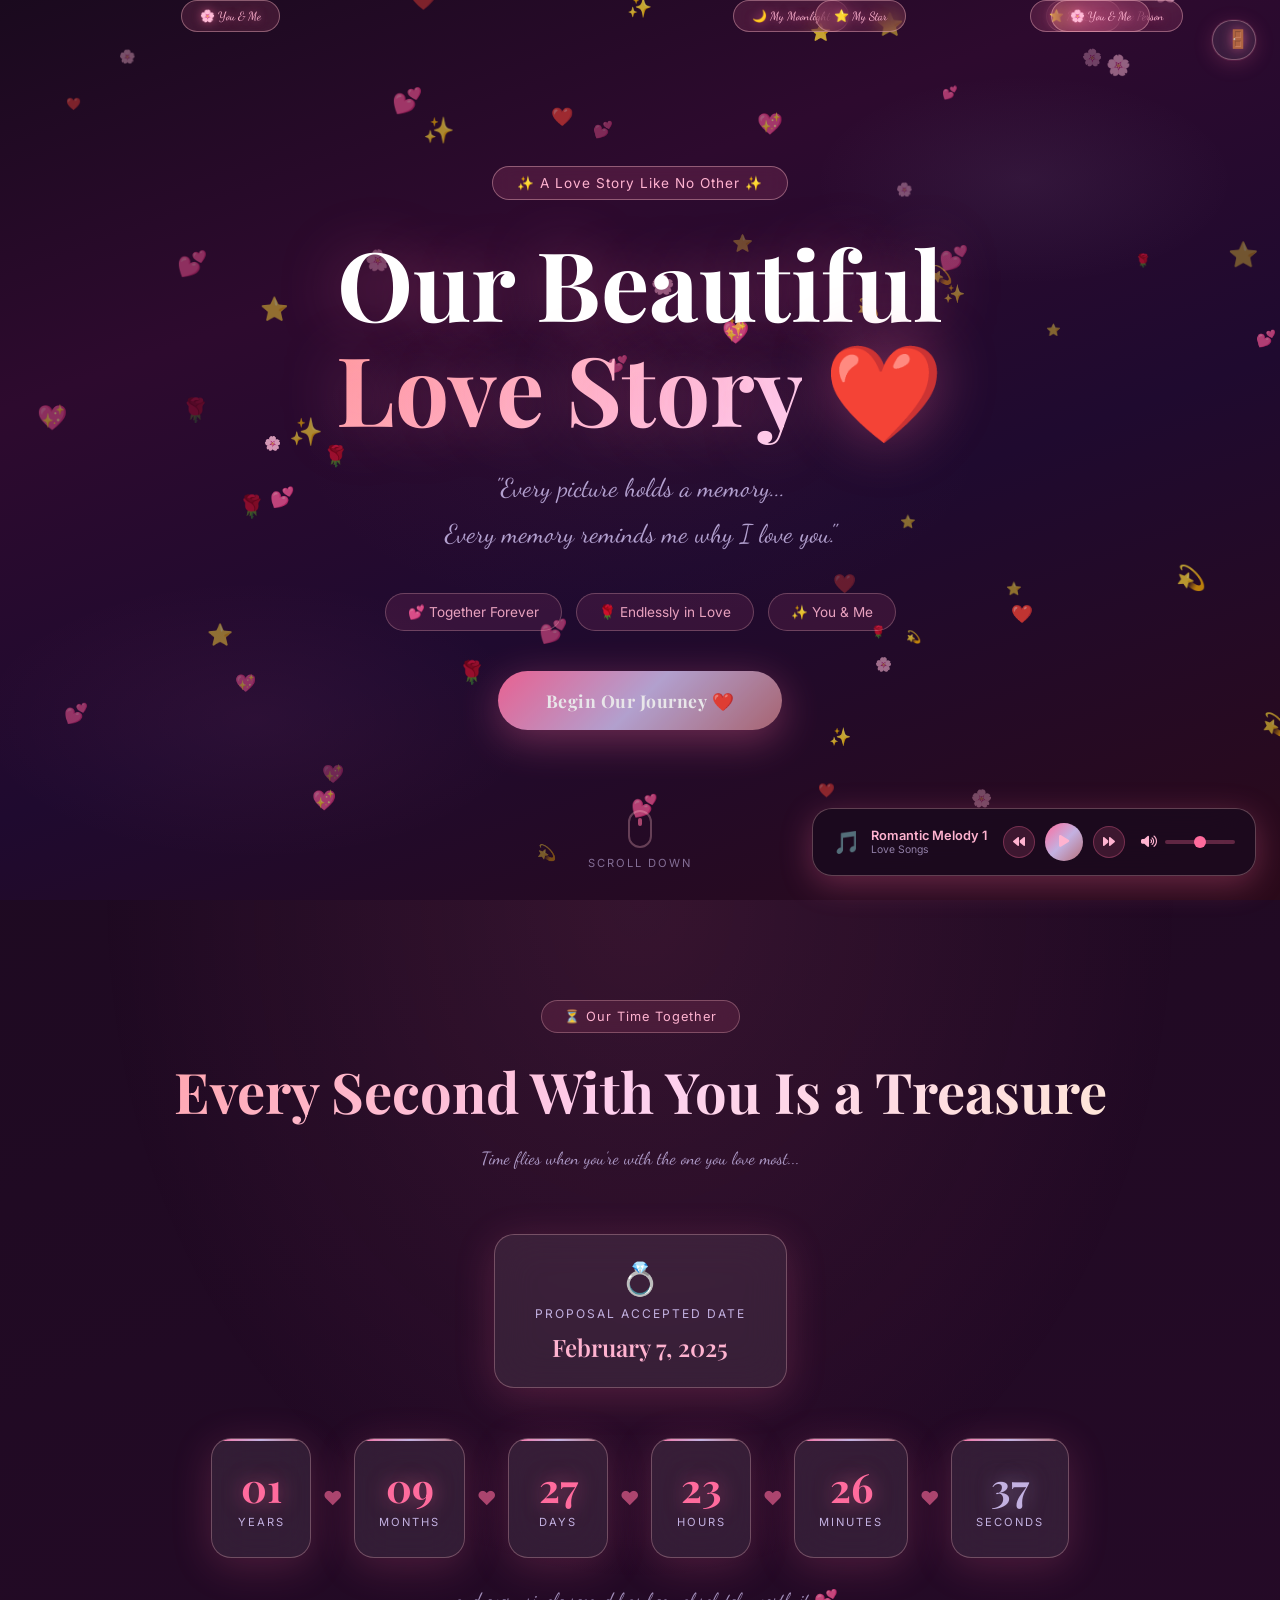
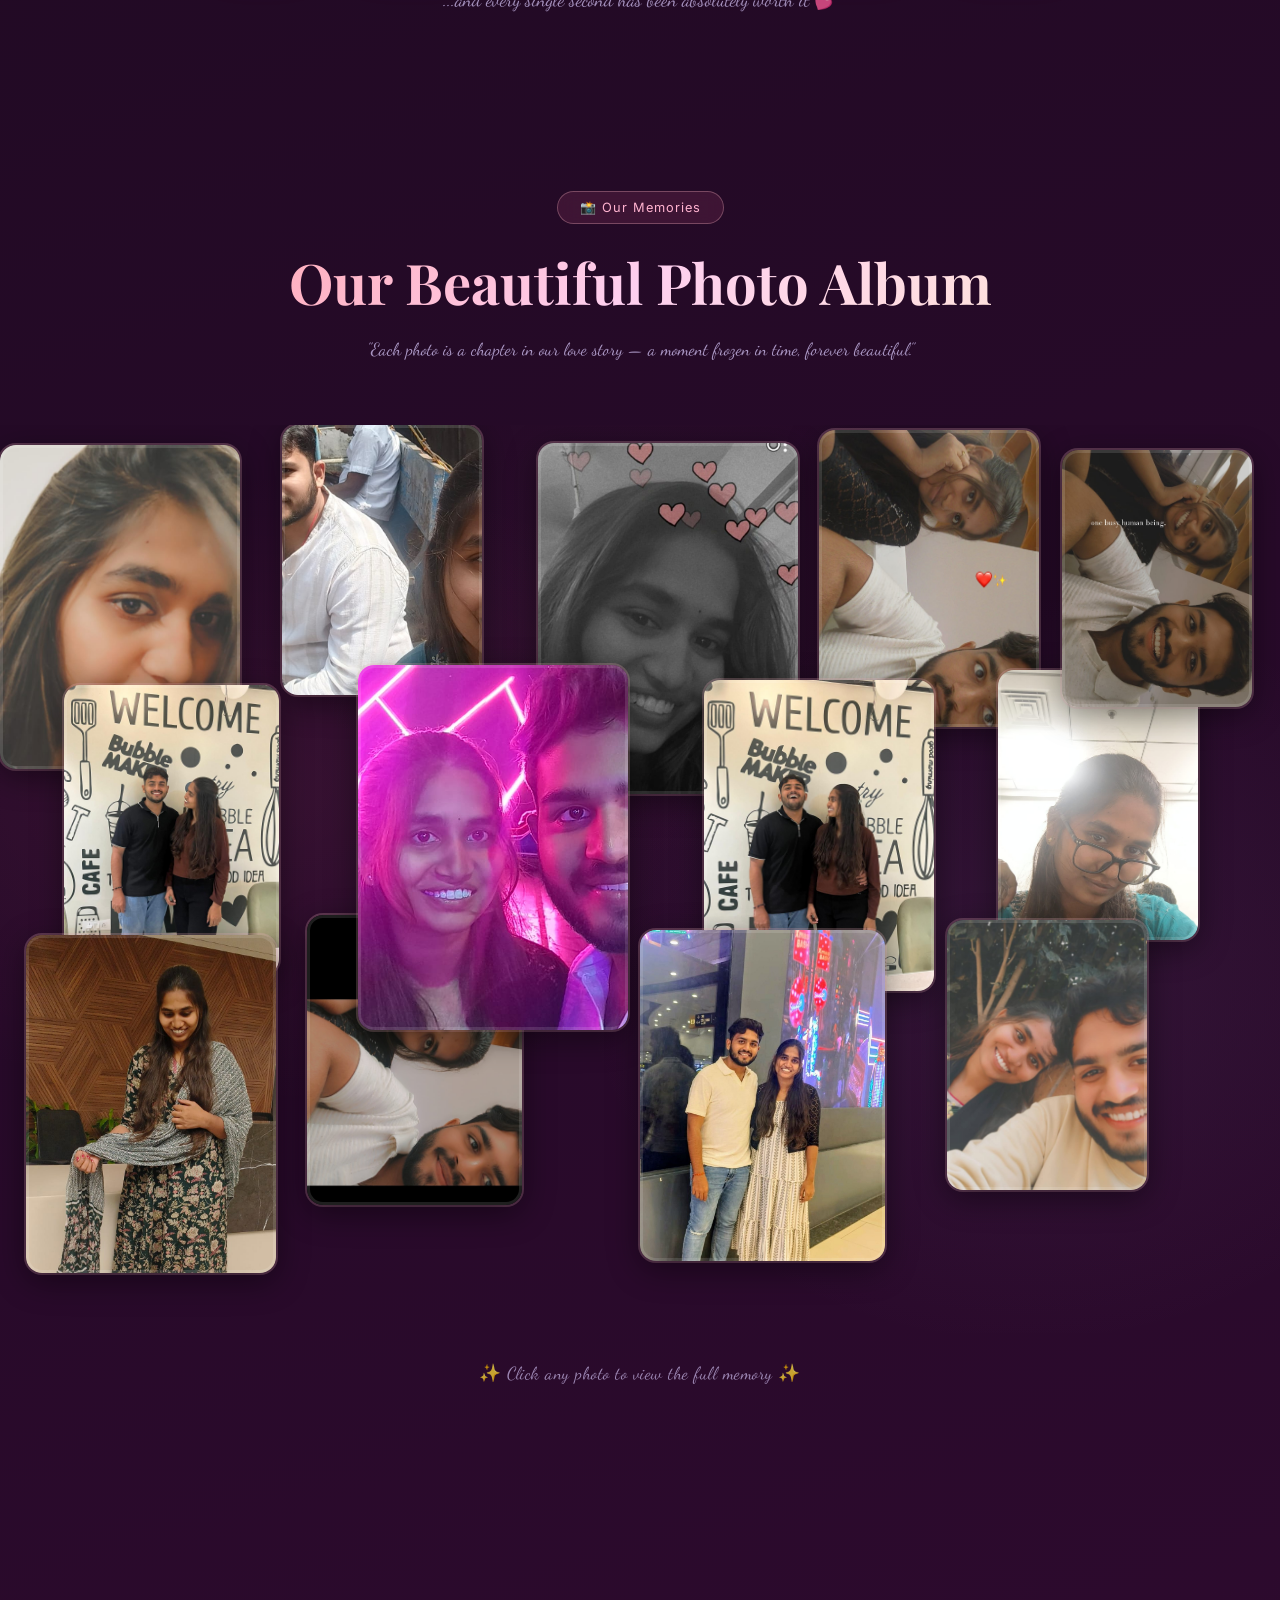
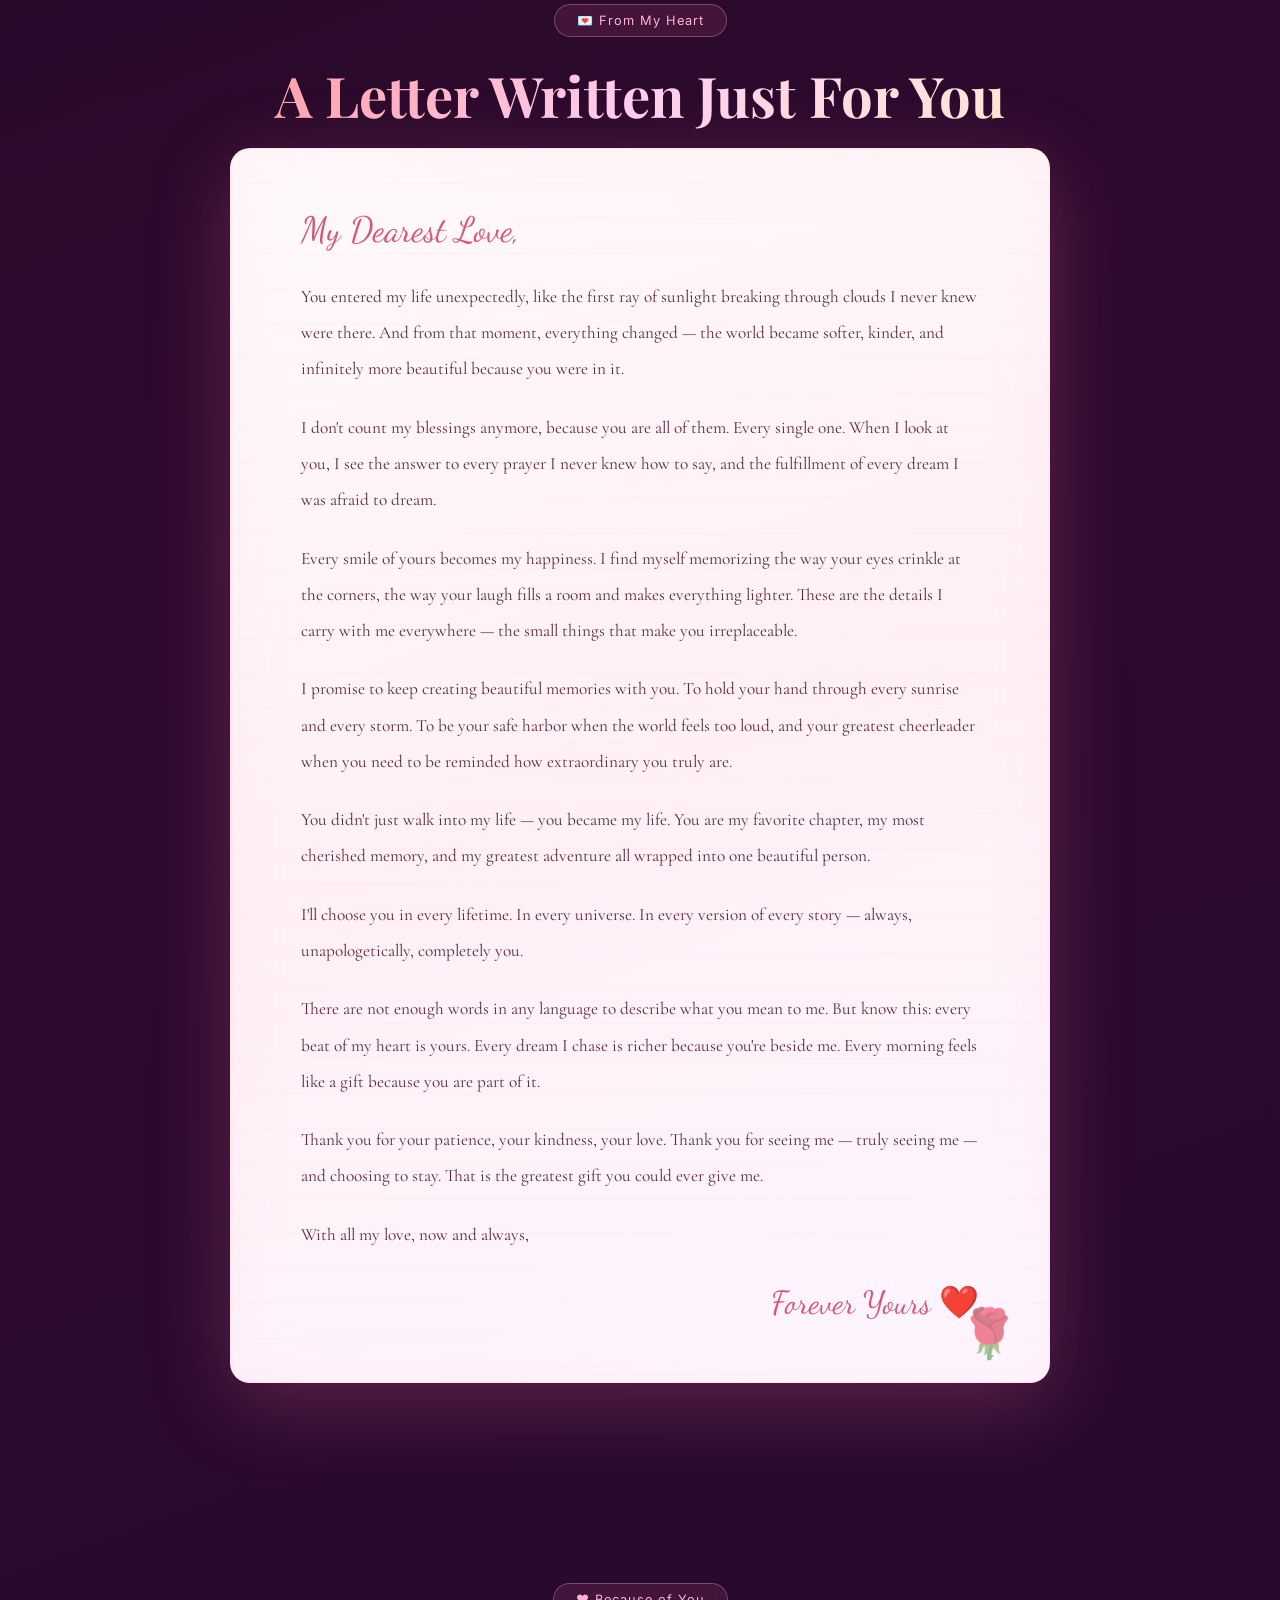
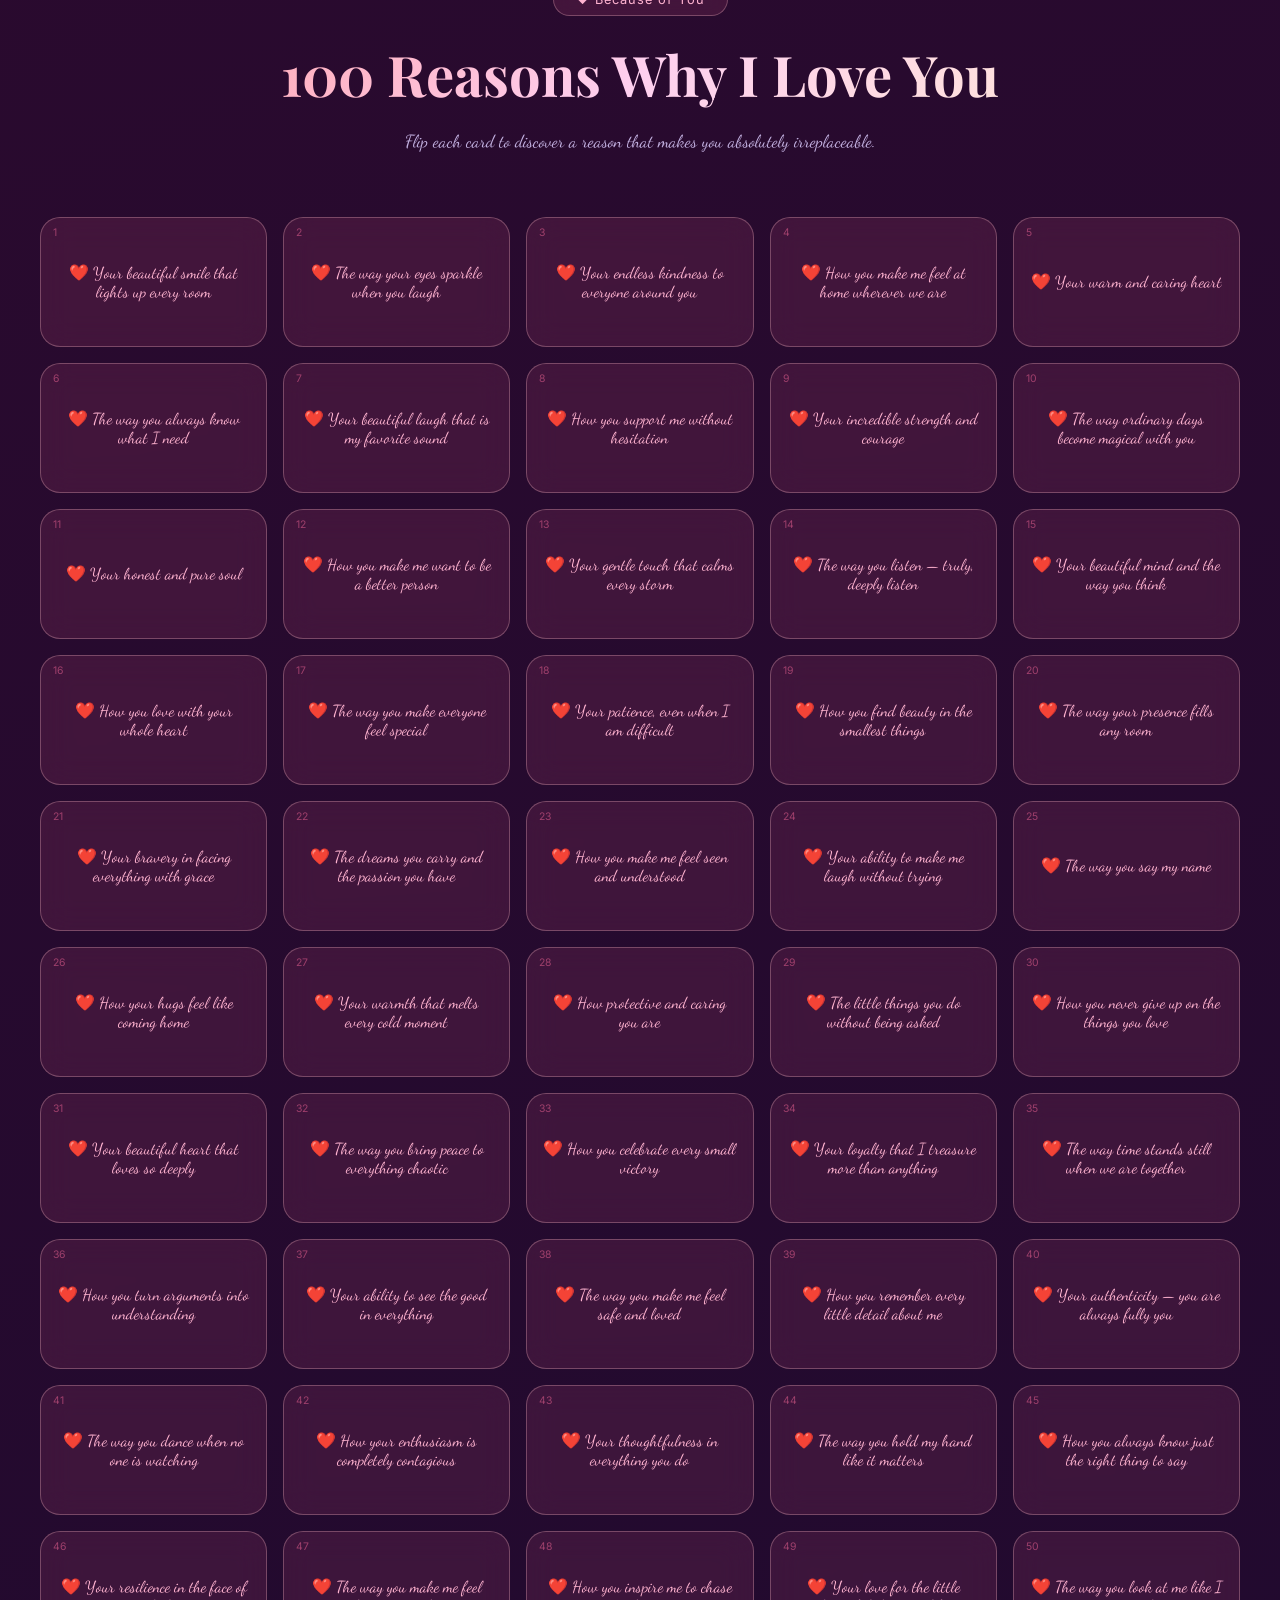
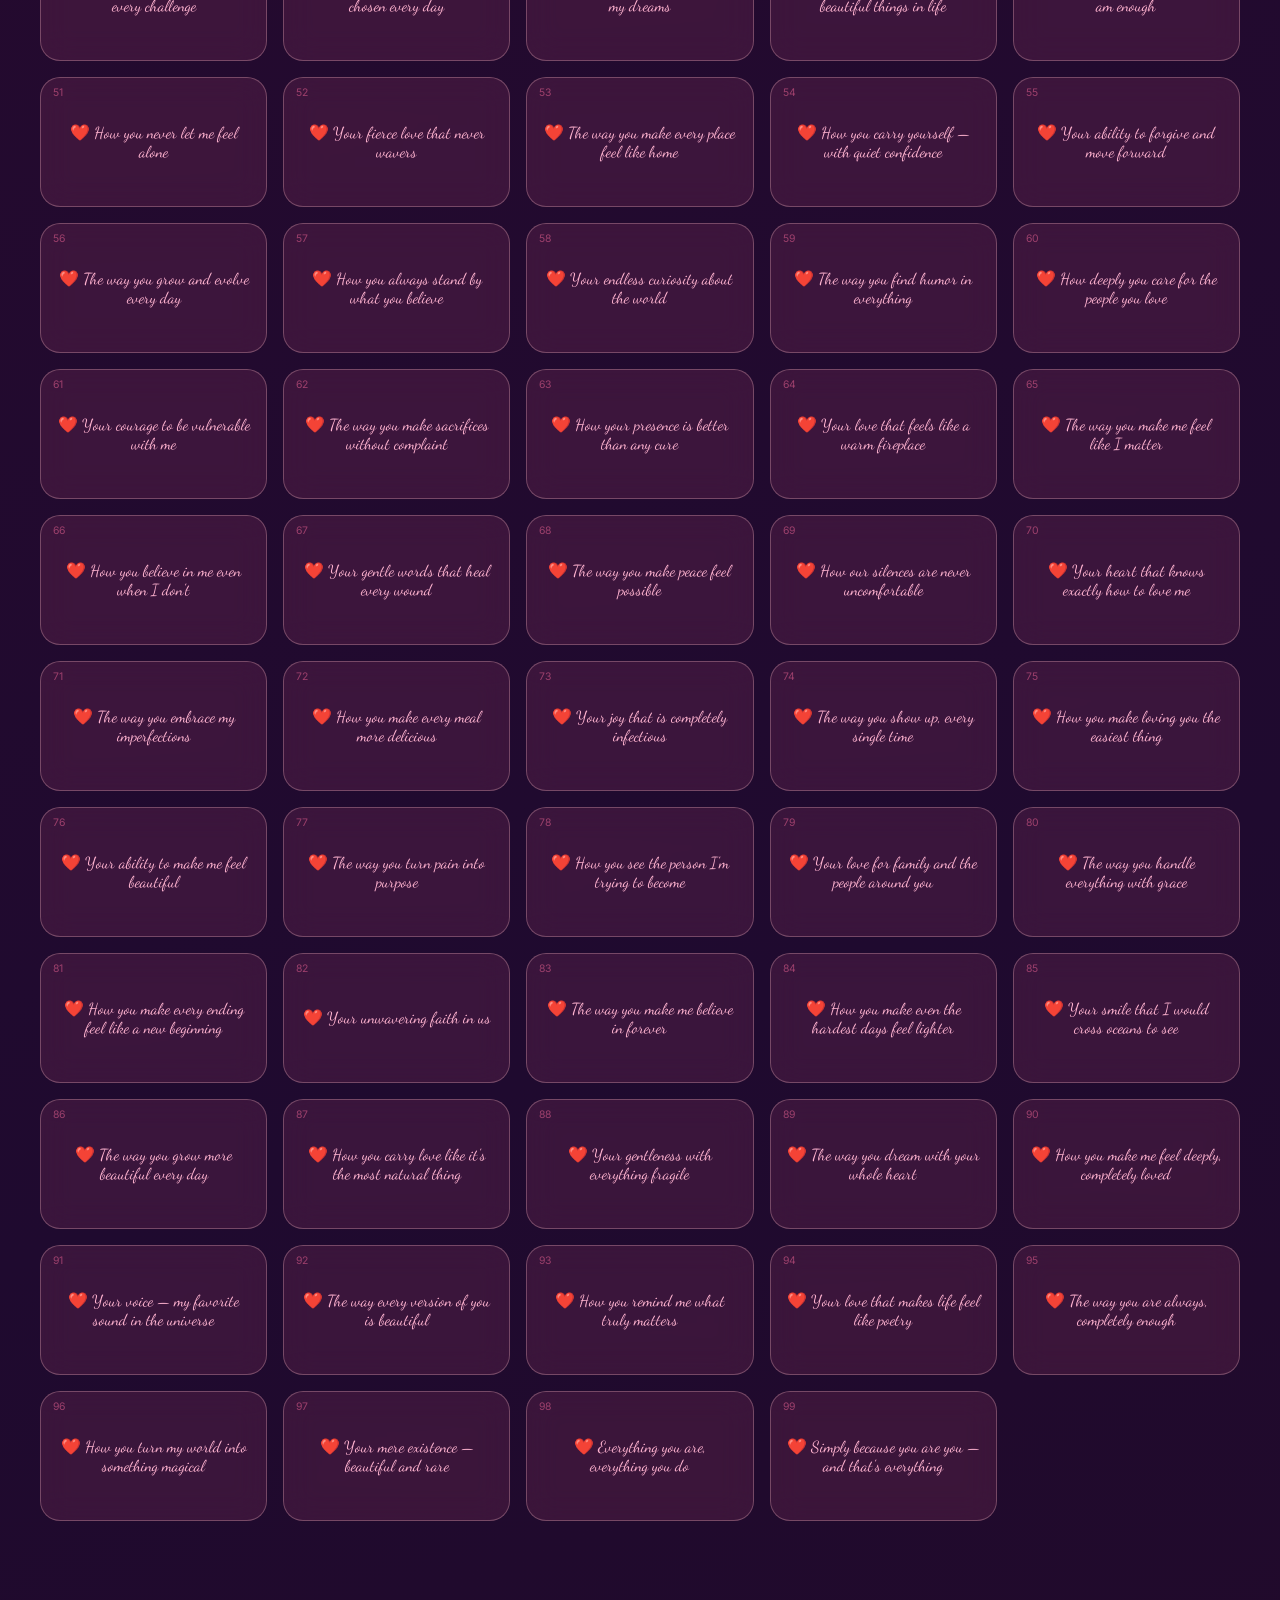
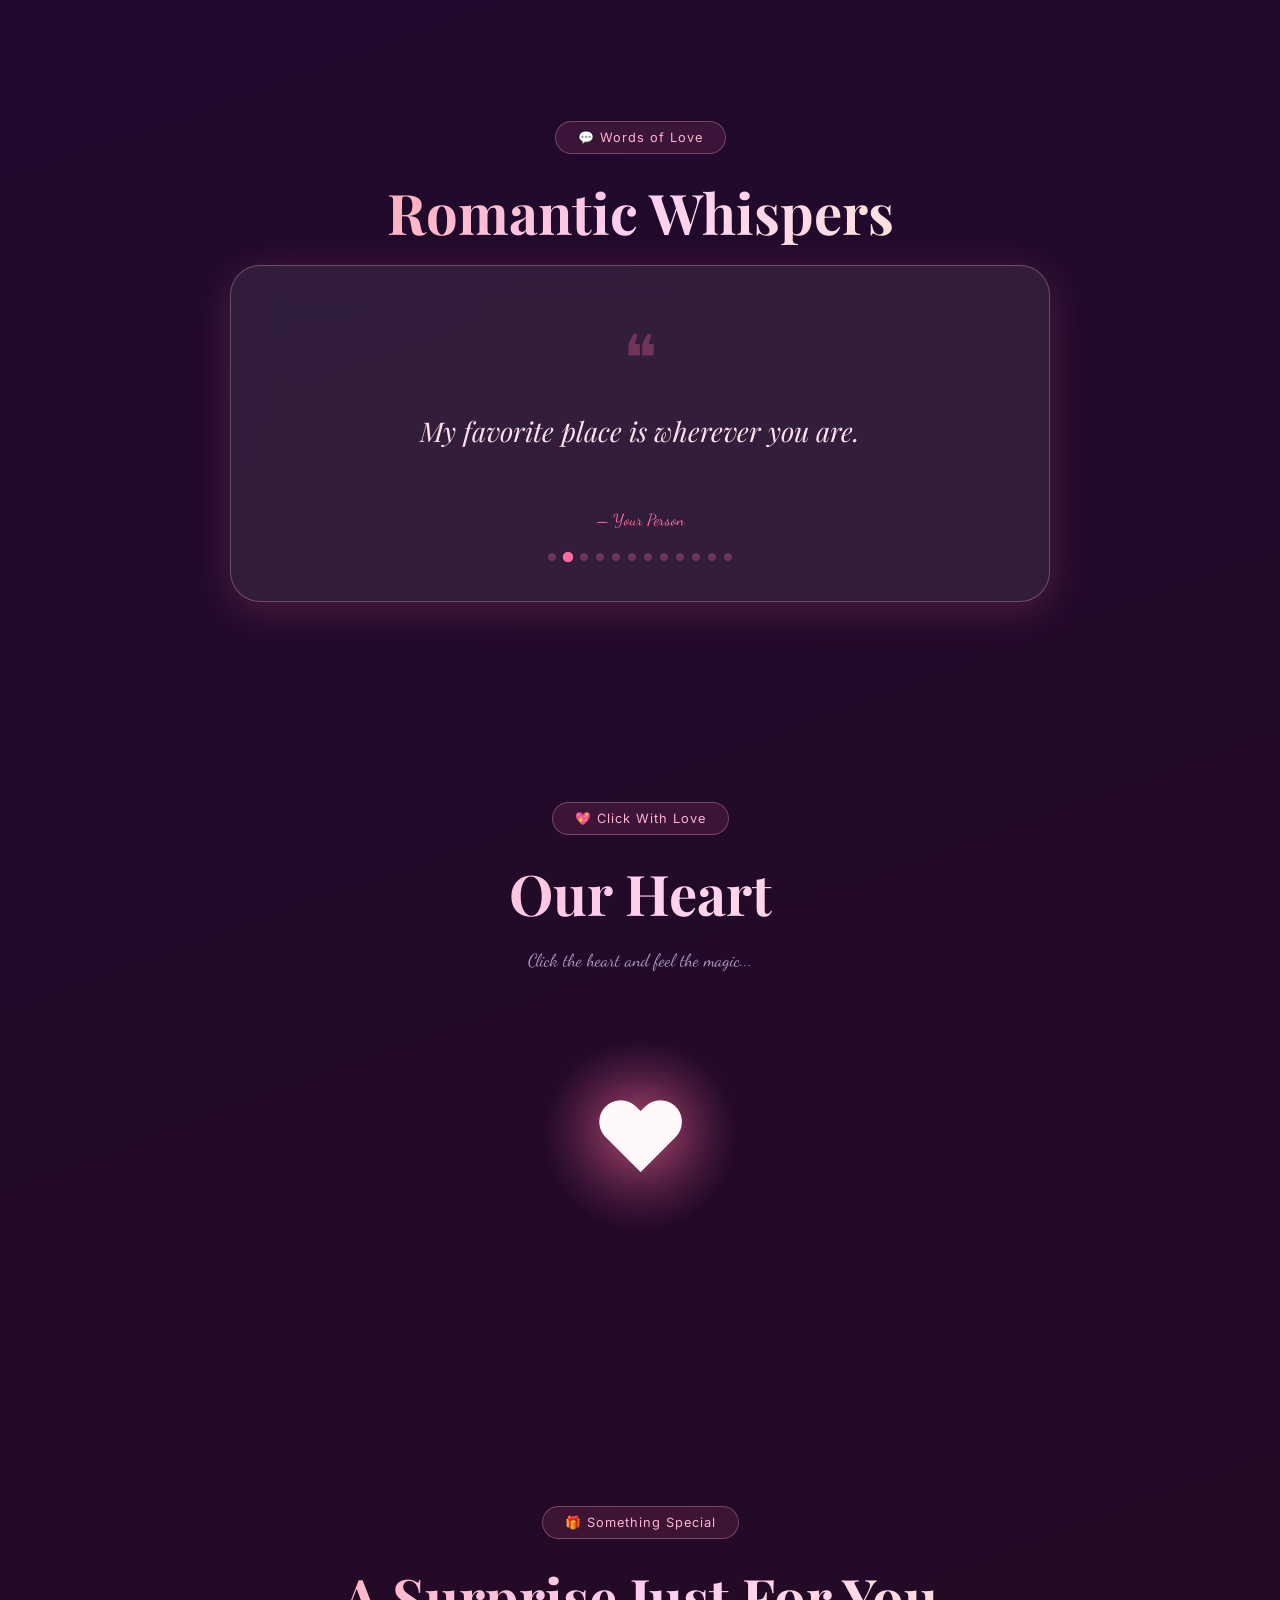
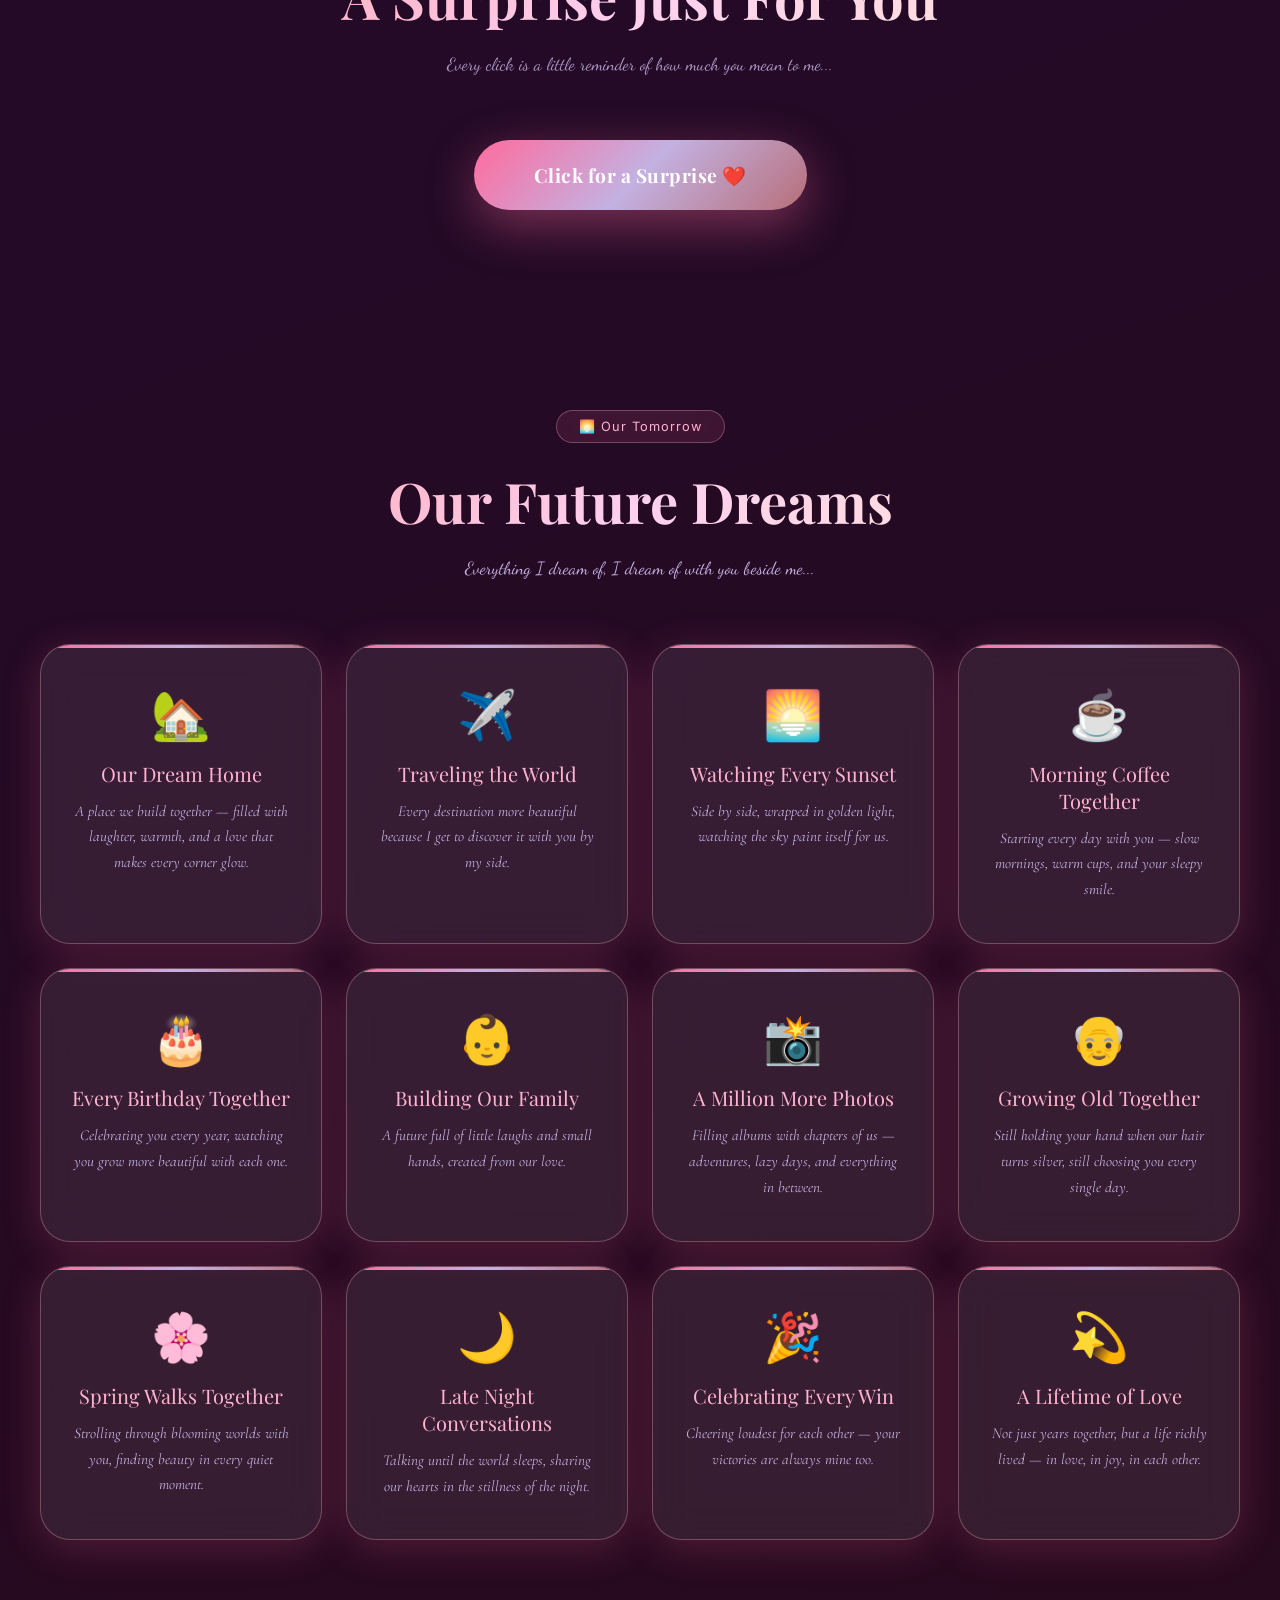
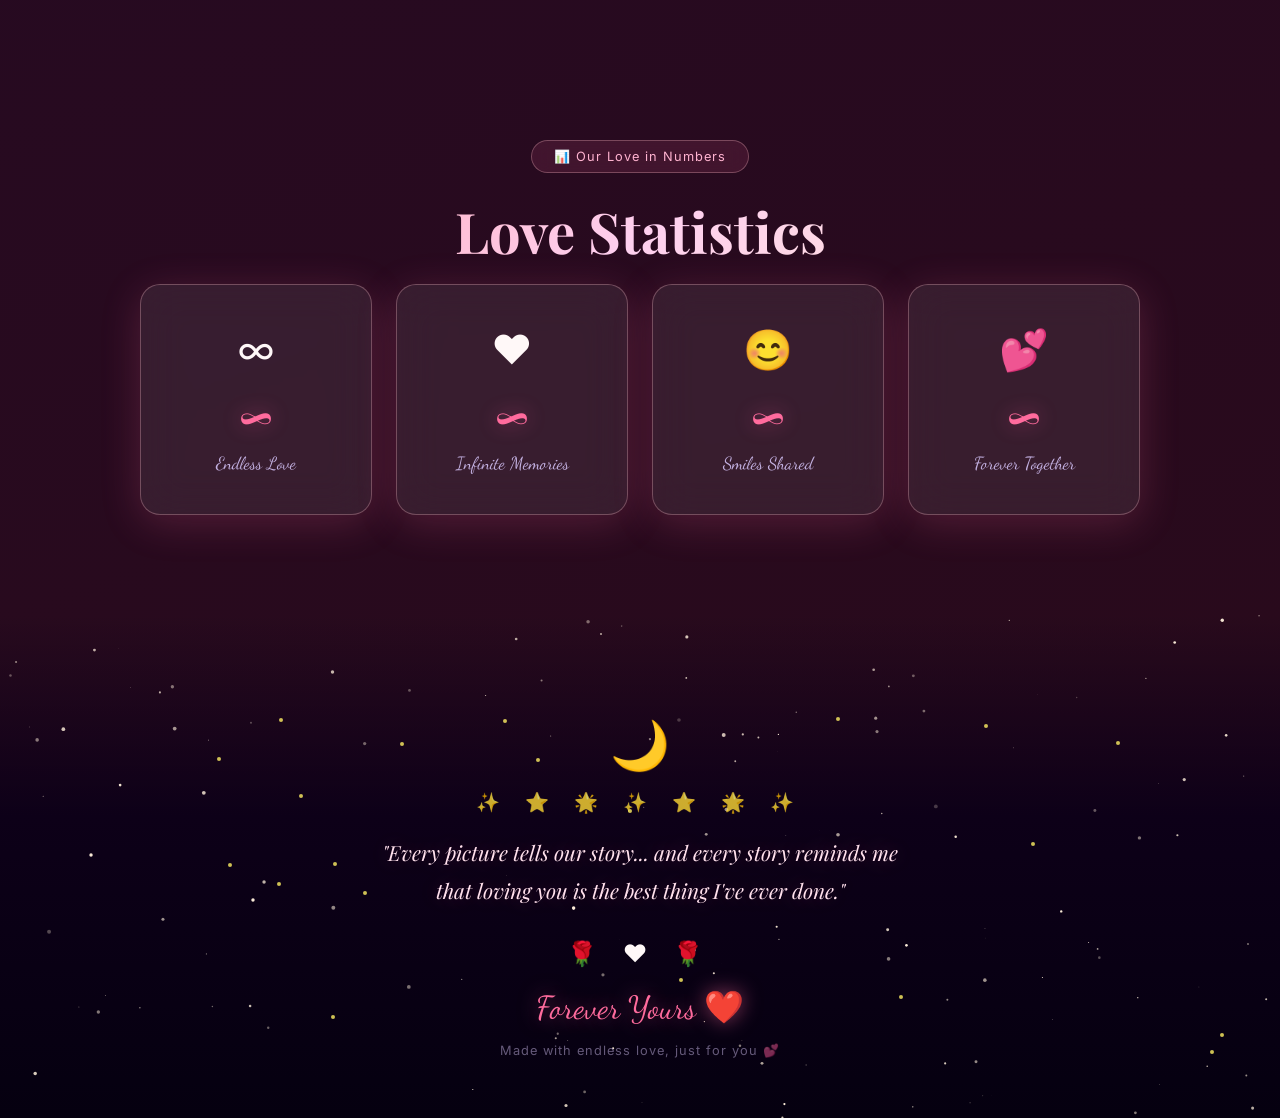
==== index.html @ 350b0901 "Initial commit: Romantic website" ====
<!DOCTYPE html>
<html lang="en">
<head>
  <meta charset="UTF-8" />
  <meta name="viewport" content="width=device-width, initial-scale=1.0" />
  <meta name="description" content="A breathtaking romantic love story website — a premium digital love album dedicated to someone truly special." />
  <meta property="og:title" content="Our Beautiful Love Story ❤️" />
  <meta property="og:description" content="Every picture holds a memory... Every memory reminds me why I love you." />
  <title>Our Beautiful Love Story ❤️</title>

  <!-- Google Fonts -->
  <link href="https://fonts.googleapis.com/css2?family=Playfair+Display:ital,wght@0,400;0,700;1,400&family=Dancing+Script:wght@400;700&family=Cormorant+Garamond:ital,wght@0,300;0,400;1,300;1,400&family=Inter:wght@300;400;500&display=swap" rel="stylesheet" />

  <!-- AOS -->
  <link href="https://unpkg.com/aos@2.3.4/dist/aos.css" rel="stylesheet" />

  <!-- Swiper CSS -->
  <link rel="stylesheet" href="https://cdn.jsdelivr.net/npm/swiper@11/swiper-bundle.min.css" />

  <!-- Font Awesome -->
  <link rel="stylesheet" href="https://cdnjs.cloudflare.com/ajax/libs/font-awesome/6.5.0/css/all.min.css" />

  <link rel="stylesheet" href="style.css" />
</head>
<body>


  <!-- ===== LOGOUT BUTTON ===== -->
  <button id="logout-btn" class="logout-btn" onclick="handleLogout()" title="Logout">
    <span class="logout-icon">🚪</span>
    <span class="logout-label">Logout</span>
  </button>

  <!-- ===== FLOATING LOVE NOTES ===== -->
  <div id="floating-notes-container"></div>

  <!-- ===== MUSIC PLAYER ===== -->
  <div id="music-player" class="music-player">
    <div class="music-info">
      <div class="music-icon">🎵</div>
      <div class="music-details">
        <div class="music-title" id="music-title">Romantic Melody 1</div>
        <div class="music-sub">Love Songs</div>
      </div>
    </div>
    <div class="music-controls">
      <button id="prev-btn" class="ctrl-btn"><i class="fas fa-backward"></i></button>
      <button id="play-btn" class="ctrl-btn play-main"><i class="fas fa-play" id="play-icon"></i></button>
      <button id="next-btn" class="ctrl-btn"><i class="fas fa-forward"></i></button>
    </div>
    <div class="volume-wrap">
      <i class="fas fa-volume-up vol-icon"></i>
      <input type="range" id="volume-slider" min="0" max="1" step="0.01" value="0.5" />
    </div>
    <audio id="audio-player"></audio>
  </div>

  <!-- ===== HERO SECTION ===== -->
  <section id="hero" class="hero-section">
    <canvas id="hero-canvas"></canvas>
    <div id="particles-js" class="particles-overlay"></div>
    <div class="hero-clouds"></div>
    <div class="hero-content">
      <div class="hero-badge">✨ A Love Story Like No Other ✨</div>
      <h1 class="hero-title">Our Beautiful<br/><span class="gradient-text">Love Story</span> ❤️</h1>
      <p class="hero-subtitle">"Every picture holds a memory...<br/>Every memory reminds me why I love you."</p>
      <div class="hero-stats">
        <div class="stat-bubble">💕 Together Forever</div>
        <div class="stat-bubble">🌹 Endlessly in Love</div>
        <div class="stat-bubble">✨ You & Me</div>
      </div>
      <a href="#love-timer" class="hero-btn" id="begin-journey-btn">
        Begin Our Journey ❤️
        <span class="btn-glow"></span>
      </a>
    </div>
    <div class="scroll-indicator">
      <div class="scroll-mouse"><div class="scroll-wheel"></div></div>
      <span>Scroll Down</span>
    </div>
  </section>

  <!-- ===== LOVE TIMER ===== -->
  <section id="love-timer" class="section timer-section" data-aos="fade-up">
    <div class="section-badge">⏳ Our Time Together</div>
    <h2 class="section-title">Every Second With You Is a Treasure</h2>
    <p class="section-sub">Time flies when you're with the one you love most...</p>
    <div class="timer-date-row">
      <div class="timer-date-card" data-aos="zoom-in" data-aos-delay="100" style="max-width: 400px; padding: 24px 40px;">
        <div class="tdc-icon">💍</div>
        <div class="tdc-label">Proposal Accepted Date</div>
        <div class="tdc-val" style="font-size: 1.5rem;">February 7, 2025</div>
      </div>
    </div>
    <div class="timer-display">
      <div class="timer-unit" data-aos="zoom-in" data-aos-delay="100">
        <div class="timer-num" id="t-years">0</div>
        <div class="timer-label">Years</div>
      </div>
      <div class="timer-sep">❤️</div>
      <div class="timer-unit" data-aos="zoom-in" data-aos-delay="150">
        <div class="timer-num" id="t-months">0</div>
        <div class="timer-label">Months</div>
      </div>
      <div class="timer-sep">❤️</div>
      <div class="timer-unit" data-aos="zoom-in" data-aos-delay="200">
        <div class="timer-num" id="t-days">0</div>
        <div class="timer-label">Days</div>
      </div>
      <div class="timer-sep">❤️</div>
      <div class="timer-unit" data-aos="zoom-in" data-aos-delay="250">
        <div class="timer-num" id="t-hours">0</div>
        <div class="timer-label">Hours</div>
      </div>
      <div class="timer-sep">❤️</div>
      <div class="timer-unit" data-aos="zoom-in" data-aos-delay="300">
        <div class="timer-num" id="t-minutes">0</div>
        <div class="timer-label">Minutes</div>
      </div>
      <div class="timer-sep">❤️</div>
      <div class="timer-unit" data-aos="zoom-in" data-aos-delay="350">
        <div class="timer-num seconds-unit" id="t-seconds">0</div>
        <div class="timer-label">Seconds</div>
      </div>
    </div>
    <p class="timer-footer">...and every single second has been absolutely worth it 💕</p>
  </section>

  <!-- ===== PHOTO GALLERY — FLOATING PETAL STYLE ===== -->
  <section id="gallery" class="gallery-section-full">
    <div class="gallery-header" data-aos="fade-up">
      <div class="section-badge">📸 Our Memories</div>
      <h2 class="section-title">Our Beautiful Photo Album</h2>
      <p class="section-sub">"Each photo is a chapter in our love story — a moment frozen in time, forever beautiful."</p>
    </div>
    <!-- Floating petal photos scene -->
    <div class="floating-scene" id="floating-scene">
      <div class="scene-bg-glow"></div>
      <div id="petal-photos"></div>
    </div>
    <!-- Scroll hint -->
    <div class="gallery-scroll-hint" data-aos="fade-up">
      <span>✨ Click any photo to view the full memory ✨</span>
    </div>
  </section>

  <!-- ===== LIGHTBOX ===== -->
  <div id="lightbox" class="lightbox">
    <div class="lightbox-overlay" id="lb-overlay"></div>
    <div class="lightbox-container">
      <button class="lb-close" id="lb-close">✕</button>
      <button class="lb-nav lb-prev" id="lb-prev">❮</button>
      <div class="lb-content">
        <img id="lb-img" src="" alt="Memory" />
        <div class="lb-info">
          <div class="lb-title" id="lb-title"></div>
          <div class="lb-desc" id="lb-desc"></div>
        </div>
      </div>
      <button class="lb-nav lb-next" id="lb-next">❯</button>
    </div>
  </div>

  <!-- ===== LOVE LETTER ===== -->
  <section id="love-letter" class="section letter-section" data-aos="fade-up">
    <div class="section-badge">💌 From My Heart</div>
    <h2 class="section-title">A Letter Written Just For You</h2>
    <div class="letter-paper" data-aos="zoom-in">
      <div class="letter-lines"></div>
      <div class="letter-content">
        <div class="letter-salutation">My Dearest Love,</div>
        <div class="letter-body" id="letter-body">
          <p>You entered my life unexpectedly, like the first ray of sunlight breaking through clouds I never knew were there. And from that moment, everything changed — the world became softer, kinder, and infinitely more beautiful because you were in it.</p>
          <p>I don't count my blessings anymore, because you are all of them. Every single one. When I look at you, I see the answer to every prayer I never knew how to say, and the fulfillment of every dream I was afraid to dream.</p>
          <p>Every smile of yours becomes my happiness. I find myself memorizing the way your eyes crinkle at the corners, the way your laugh fills a room and makes everything lighter. These are the details I carry with me everywhere — the small things that make you irreplaceable.</p>
          <p>I promise to keep creating beautiful memories with you. To hold your hand through every sunrise and every storm. To be your safe harbor when the world feels too loud, and your greatest cheerleader when you need to be reminded how extraordinary you truly are.</p>
          <p>You didn't just walk into my life — you became my life. You are my favorite chapter, my most cherished memory, and my greatest adventure all wrapped into one beautiful person.</p>
          <p>I'll choose you in every lifetime. In every universe. In every version of every story — always, unapologetically, completely you.</p>
          <p>There are not enough words in any language to describe what you mean to me. But know this: every beat of my heart is yours. Every dream I chase is richer because you're beside me. Every morning feels like a gift because you are part of it.</p>
          <p>Thank you for your patience, your kindness, your love. Thank you for seeing me — truly seeing me — and choosing to stay. That is the greatest gift you could ever give me.</p>
          <p>With all my love, now and always,</p>
        </div>
        <div class="letter-signature">Forever Yours ❤️</div>
      </div>
      <div class="letter-rose">🌹</div>
    </div>
  </section>

  <!-- ===== 100 REASONS ===== -->
  <section id="reasons" class="section reasons-section">
    <div class="section-badge" data-aos="fade-up">❤️ Because of You</div>
    <h2 class="section-title" data-aos="fade-up">100 Reasons Why I Love You</h2>
    <p class="section-sub" data-aos="fade-up">Flip each card to discover a reason that makes you absolutely irreplaceable.</p>
    <div class="reasons-grid" id="reasons-grid"></div>
  </section>

  <!-- ===== QUOTES CAROUSEL ===== -->
  <section id="quotes" class="section quotes-section" data-aos="fade-up">
    <div class="section-badge">💬 Words of Love</div>
    <h2 class="section-title">Romantic Whispers</h2>
    <div class="quotes-carousel">
      <div class="quote-display">
        <div class="quote-icon">❝</div>
        <div class="quote-text" id="quote-text"></div>
        <div class="quote-author" id="quote-author"></div>
      </div>
      <div class="quote-dots" id="quote-dots"></div>
    </div>
  </section>

  <!-- ===== INTERACTIVE HEART ===== -->
  <section id="heart-section" class="section heart-section" data-aos="zoom-in">
    <div class="section-badge">💖 Click With Love</div>
    <h2 class="section-title">Our Heart</h2>
    <p class="section-sub">Click the heart and feel the magic...</p>
    <div class="heart-container">
      <div class="giant-heart" id="giant-heart">
        <div class="heart-inner">❤️</div>
        <div class="heart-pulse"></div>
      </div>
      <div class="heart-message" id="heart-message"></div>
    </div>
  </section>

  <!-- ===== SURPRISE BUTTON ===== -->
  <section id="surprise-section" class="section surprise-section" data-aos="fade-up">
    <div class="section-badge">🎁 Something Special</div>
    <h2 class="section-title">A Surprise Just For You</h2>
    <p class="section-sub">Every click is a little reminder of how much you mean to me...</p>
    <button class="surprise-btn" id="surprise-btn">
      <span class="surprise-btn-text">Click for a Surprise ❤️</span>
      <span class="surprise-glow"></span>
    </button>
  </section>

  <!-- Surprise Modal -->
  <div id="surprise-modal" class="surprise-modal">
    <div class="sm-overlay" id="sm-overlay"></div>
    <div class="sm-content">
      <div class="sm-roses">🌹🌸🌹🌸🌹</div>
      <div class="sm-heart">💖</div>
      <h2 class="sm-title">You Are My Everything</h2>
      <p class="sm-message">"Thank you for making my life more beautiful than I ever imagined. I love you more every single day. You are not just my girlfriend — you are my home, my peace, my greatest joy. Every day with you is a gift I will forever cherish."</p>
      <div class="sm-footer">💕 I Love You To The Moon And Back 💕</div>
      <button class="sm-close" id="sm-close">Close ❤️</button>
    </div>
  </div>

  <!-- ===== FUTURE DREAMS ===== -->
  <section id="dreams" class="section dreams-section">
    <div class="section-badge" data-aos="fade-up">🌅 Our Tomorrow</div>
    <h2 class="section-title" data-aos="fade-up">Our Future Dreams</h2>
    <p class="section-sub" data-aos="fade-up">Everything I dream of, I dream of with you beside me...</p>
    <div class="dreams-grid" id="dreams-grid"></div>
  </section>

  <!-- ===== LOVE STATISTICS ===== -->
  <section id="stats" class="section stats-section" data-aos="fade-up">
    <div class="section-badge">📊 Our Love in Numbers</div>
    <h2 class="section-title">Love Statistics</h2>
    <div class="stats-grid" id="stats-grid"></div>
  </section>

  <!-- ===== FOOTER ===== -->
  <footer id="footer" class="footer-section">
    <div id="footer-canvas-wrap">
      <canvas id="footer-canvas"></canvas>
    </div>
    <div class="footer-content" data-aos="fade-up">
      <div class="footer-moon">🌙</div>
      <div class="footer-stars-row">✨ ⭐ 🌟 ✨ ⭐ 🌟 ✨</div>
      <div class="footer-fireflies" id="footer-fireflies"></div>
      <p class="footer-quote">"Every picture tells our story... and every story reminds me<br/>that loving you is the best thing I've ever done."</p>
      <div class="footer-divider">🌹 ❤️ 🌹</div>
      <div class="footer-forever">Forever Yours ❤️</div>
      <div class="footer-credits">Made with endless love, just for you 💕</div>
    </div>
  </footer>

  <!-- ===== SCRIPTS ===== -->
  <script src="https://cdnjs.cloudflare.com/ajax/libs/gsap/3.12.5/gsap.min.js"></script>
  <script src="https://cdnjs.cloudflare.com/ajax/libs/gsap/3.12.5/ScrollTrigger.min.js"></script>
  <script src="https://unpkg.com/aos@2.3.4/dist/aos.js"></script>
  <script src="https://cdn.jsdelivr.net/npm/swiper@11/swiper-bundle.min.js"></script>
  <script src="https://cdn.jsdelivr.net/npm/canvas-confetti@1.9.2/dist/confetti.browser.min.js"></script>
  <script src="https://cdn.jsdelivr.net/npm/particles.js@2.0.0/particles.min.js"></script>
  <script src="app.js"></script>
</body>
</html>
---- style.css ----
/* =====================================================
   PREMIUM ROMANTIC LOVE WEBSITE - COMPLETE CSS
   ===================================================== */

/* ---------- CSS VARIABLES ---------- */
:root {
  --pink: #ff6b9d;
  --rose: #e91e8c;
  --rose-gold: #b76e79;
  --rose-light: #ffc0cb;
  --lavender: #c3b1e1;
  --lavender-dark: #9b72cf;
  --white: #fff8f8;
  --cream: #fff0f5;
  --glass-bg: rgba(255, 255, 255, 0.08);
  --glass-border: rgba(255, 192, 203, 0.3);
  --glass-shadow: 0 8px 40px rgba(255, 107, 157, 0.2);
  --gradient-main: linear-gradient(135deg, #ff6b9d 0%, #c3b1e1 50%, #b76e79 100%);
  --gradient-hero: linear-gradient(160deg, #1a0a1e 0%, #2d0a2e 30%, #1f0a2f 60%, #2a0a1a 100%);
  --gradient-warm: linear-gradient(135deg, #ff9a9e 0%, #fecfef 50%, #ffecd2 100%);
  --font-display: 'Playfair Display', serif;
  --font-script: 'Dancing Script', cursive;
  --font-elegant: 'Cormorant Garamond', serif;
  --font-body: 'Inter', sans-serif;
  --radius: 20px;
  --radius-lg: 30px;
  --transition: 0.4s cubic-bezier(0.25, 0.46, 0.45, 0.94);
}

/* ---------- RESET & BASE ---------- */
*, *::before, *::after { margin: 0; padding: 0; box-sizing: border-box; }
html { scroll-behavior: smooth; overflow-x: hidden; }
body {
  font-family: var(--font-body);
  background: var(--gradient-hero);
  color: var(--white);
  overflow-x: hidden;
}

::-webkit-scrollbar { width: 6px; }
::-webkit-scrollbar-track { background: #1a0a1e; }
::-webkit-scrollbar-thumb { background: var(--gradient-main); border-radius: 10px; }

/* ---------- FLOATING LOVE NOTES ---------- */
#floating-notes-container { position: fixed; top: 0; left: 0; width: 100%; height: 100%; pointer-events: none; z-index: 999; overflow: hidden; }
.floating-note {
  position: absolute;
  background: rgba(255, 107, 157, 0.15);
  backdrop-filter: blur(10px);
  border: 1px solid rgba(255, 192, 203, 0.4);
  border-radius: 50px;
  padding: 8px 18px;
  font-size: 0.75rem;
  font-family: var(--font-script);
  color: #ffb3d0;
  white-space: nowrap;
  animation: floatNote 12s linear infinite;
  pointer-events: none;
  text-shadow: 0 0 10px rgba(255, 107, 157, 0.6);
}
@keyframes floatNote {
  0% { transform: translateY(110vh) rotate(-5deg); opacity: 0; }
  10% { opacity: 1; }
  90% { opacity: 1; }
  100% { transform: translateY(-20vh) rotate(5deg); opacity: 0; }
}

/* ---------- LOGOUT BUTTON ---------- */
.logout-btn {
  position: fixed;
  top: 20px;
  right: 24px;
  z-index: 9000;
  display: flex;
  align-items: center;
  gap: 0;
  background: rgba(255, 255, 255, 0.08);
  backdrop-filter: blur(20px);
  -webkit-backdrop-filter: blur(20px);
  border: 1px solid rgba(255, 192, 203, 0.35);
  border-radius: 50px;
  padding: 10px 14px;
  cursor: pointer;
  overflow: hidden;
  width: 44px;
  transition: width 0.4s cubic-bezier(0.34, 1.56, 0.64, 1),
              background 0.3s ease,
              box-shadow 0.3s ease,
              border-color 0.3s ease;
  box-shadow:
    0 4px 20px rgba(255, 107, 157, 0.2),
    0 0 0 1px rgba(255, 107, 157, 0.1);
  animation: logoutEntrance 1s cubic-bezier(0.34,1.56,0.64,1) 1.5s both;
}
@keyframes logoutEntrance {
  from { opacity: 0; transform: translateY(-20px) scale(0.8); }
  to   { opacity: 1; transform: translateY(0)     scale(1);   }
}
.logout-btn:hover {
  width: 110px;
  background: rgba(255, 107, 157, 0.15);
  border-color: rgba(255, 107, 157, 0.55);
  box-shadow:
    0 8px 32px rgba(255, 107, 157, 0.4),
    0 0 0 3px rgba(255, 107, 157, 0.15);
}
.logout-icon {
  font-size: 1.1rem;
  flex-shrink: 0;
  display: block;
  line-height: 1;
  filter: drop-shadow(0 0 6px rgba(255,107,157,0.6));
  animation: logoutPulse 2.5s ease-in-out infinite;
}
@keyframes logoutPulse {
  0%,100% { transform: scale(1); }
  50%      { transform: scale(1.15); }
}
.logout-label {
  font-family: 'Inter', sans-serif;
  font-size: 0.78rem;
  font-weight: 600;
  color: #ffb3d0;
  letter-spacing: 0.5px;
  white-space: nowrap;
  opacity: 0;
  transform: translateX(-6px);
  transition: opacity 0.25s ease 0.1s, transform 0.25s ease 0.1s;
  margin-left: 6px;
}
.logout-btn:hover .logout-label {
  opacity: 1;
  transform: translateX(0);
}


.music-player {
  position: fixed;
  bottom: 24px;
  right: 24px;
  background: rgba(26, 10, 30, 0.85);
  backdrop-filter: blur(20px);
  border: 1px solid rgba(255, 192, 203, 0.3);
  border-radius: 20px;
  padding: 14px 20px;
  display: flex;
  align-items: center;
  gap: 16px;
  z-index: 1000;
  box-shadow: 0 8px 32px rgba(255, 107, 157, 0.3);
  min-width: 320px;
}
.music-info { display: flex; align-items: center; gap: 10px; flex: 1; }
.music-icon { font-size: 1.4rem; animation: musicPulse 1.5s ease-in-out infinite; }
@keyframes musicPulse { 0%, 100% { transform: scale(1); } 50% { transform: scale(1.2); } }
.music-title { font-size: 0.8rem; font-weight: 600; color: #ffb3d0; }
.music-sub { font-size: 0.65rem; color: var(--lavender); opacity: 0.7; }
.music-controls { display: flex; align-items: center; gap: 10px; }
.ctrl-btn {
  background: rgba(255, 107, 157, 0.15);
  border: 1px solid rgba(255, 107, 157, 0.3);
  color: #ffb3d0;
  width: 32px; height: 32px;
  border-radius: 50%;
  cursor: pointer;
  display: flex; align-items: center; justify-content: center;
  font-size: 0.75rem;
  transition: var(--transition);
}
.ctrl-btn:hover { background: rgba(255, 107, 157, 0.4); transform: scale(1.1); }
.play-main { background: var(--gradient-main); width: 38px; height: 38px; font-size: 0.85rem; border: none; }
.volume-wrap { display: flex; align-items: center; gap: 8px; }
.vol-icon { color: #ffb3d0; font-size: 0.8rem; }
#volume-slider { -webkit-appearance: none; width: 70px; height: 4px; background: rgba(255, 107, 157, 0.3); border-radius: 10px; cursor: pointer; }
#volume-slider::-webkit-slider-thumb { -webkit-appearance: none; width: 12px; height: 12px; background: var(--pink); border-radius: 50%; }

/* ---------- HERO SECTION ---------- */
.hero-section {
  position: relative;
  min-height: 100vh;
  display: flex;
  align-items: center;
  justify-content: center;
  overflow: hidden;
  background: var(--gradient-hero);
}
#hero-canvas { position: absolute; inset: 0; width: 100%; height: 100%; }
.particles-overlay { position: absolute; inset: 0; width: 100%; height: 100%; z-index: 1; }
.hero-clouds {
  position: absolute;
  inset: 0;
  background:
    radial-gradient(ellipse 400px 200px at 20% 80%, rgba(255, 107, 157, 0.06) 0%, transparent 70%),
    radial-gradient(ellipse 300px 150px at 80% 20%, rgba(195, 177, 225, 0.07) 0%, transparent 70%),
    radial-gradient(ellipse 500px 250px at 50% 50%, rgba(183, 110, 121, 0.04) 0%, transparent 70%);
  animation: cloudDrift 20s ease-in-out infinite;
}
@keyframes cloudDrift { 0%, 100% { transform: translate(0, 0) scale(1); } 50% { transform: translate(10px, -10px) scale(1.02); } }
.hero-content { position: relative; z-index: 10; text-align: center; padding: 40px 20px; max-width: 900px; }
.hero-badge {
  display: inline-block;
  background: rgba(255, 107, 157, 0.15);
  border: 1px solid rgba(255, 192, 203, 0.4);
  border-radius: 50px;
  padding: 8px 24px;
  font-size: 0.85rem;
  color: #ffb3d0;
  margin-bottom: 30px;
  backdrop-filter: blur(10px);
  animation: badgePulse 3s ease-in-out infinite;
  letter-spacing: 1px;
}
@keyframes badgePulse { 0%, 100% { box-shadow: 0 0 15px rgba(255, 107, 157, 0.2); } 50% { box-shadow: 0 0 30px rgba(255, 107, 157, 0.5); } }
.hero-title {
  font-family: var(--font-display);
  font-size: clamp(3rem, 8vw, 6rem);
  font-weight: 700;
  line-height: 1.1;
  margin-bottom: 24px;
  color: #fff;
  text-shadow: 0 0 60px rgba(255, 107, 157, 0.4);
  animation: titleFadeIn 1.5s ease-out both;
}
@keyframes titleFadeIn { from { opacity: 0; transform: translateY(40px); } to { opacity: 1; transform: translateY(0); } }
.gradient-text {
  background: var(--gradient-warm);
  -webkit-background-clip: text;
  -webkit-text-fill-color: transparent;
  background-clip: text;
  animation: shimmer 4s linear infinite;
  background-size: 200% auto;
}
@keyframes shimmer { 0% { background-position: 0% center; } 100% { background-position: 200% center; } }
.hero-subtitle {
  font-family: var(--font-script);
  font-size: clamp(1.1rem, 3vw, 1.6rem);
  color: var(--lavender);
  line-height: 1.8;
  margin-bottom: 36px;
  opacity: 0.9;
  animation: subFadeIn 1.5s ease-out 0.3s both;
}
@keyframes subFadeIn { from { opacity: 0; transform: translateY(20px); } to { opacity: 0.9; transform: translateY(0); } }
.hero-stats { display: flex; gap: 14px; justify-content: center; flex-wrap: wrap; margin-bottom: 40px; animation: subFadeIn 1.5s ease-out 0.5s both; }
.stat-bubble {
  background: rgba(255, 107, 157, 0.12);
  border: 1px solid rgba(255, 192, 203, 0.3);
  border-radius: 40px;
  padding: 10px 22px;
  font-size: 0.85rem;
  color: #ffb3d0;
  backdrop-filter: blur(10px);
  animation: bubbleFloat 3s ease-in-out infinite;
}
.stat-bubble:nth-child(2) { animation-delay: 0.5s; }
.stat-bubble:nth-child(3) { animation-delay: 1s; }
@keyframes bubbleFloat { 0%, 100% { transform: translateY(0); } 50% { transform: translateY(-6px); } }
.hero-btn {
  display: inline-block;
  position: relative;
  background: var(--gradient-main);
  color: #fff;
  padding: 18px 48px;
  border-radius: 50px;
  font-size: 1.1rem;
  font-family: var(--font-display);
  font-weight: 700;
  text-decoration: none;
  letter-spacing: 0.5px;
  transition: var(--transition);
  overflow: hidden;
  animation: subFadeIn 1.5s ease-out 0.7s both;
  box-shadow: 0 10px 40px rgba(255, 107, 157, 0.4);
}
.hero-btn:hover { transform: translateY(-3px) scale(1.03); box-shadow: 0 20px 60px rgba(255, 107, 157, 0.6); }
.btn-glow { position: absolute; top: 0; left: -100%; width: 100%; height: 100%; background: linear-gradient(90deg, transparent, rgba(255,255,255,0.25), transparent); animation: btnGlow 3s linear infinite; }
@keyframes btnGlow { to { left: 100%; } }
.scroll-indicator { position: absolute; bottom: 30px; left: 50%; transform: translateX(-50%); display: flex; flex-direction: column; align-items: center; gap: 8px; z-index: 10; opacity: 0.6; animation: scrollBounce 2s ease-in-out infinite; }
@keyframes scrollBounce { 0%, 100% { transform: translateX(-50%) translateY(0); } 50% { transform: translateX(-50%) translateY(8px); } }
.scroll-mouse { width: 24px; height: 38px; border: 2px solid rgba(255, 192, 203, 0.5); border-radius: 12px; display: flex; align-items: flex-start; justify-content: center; padding-top: 6px; }
.scroll-wheel { width: 4px; height: 8px; background: var(--pink); border-radius: 2px; animation: wheelScroll 2s ease-in-out infinite; }
@keyframes wheelScroll { 0% { transform: translateY(0); opacity: 1; } 100% { transform: translateY(10px); opacity: 0; } }
.scroll-indicator span { font-size: 0.7rem; color: var(--lavender); letter-spacing: 2px; text-transform: uppercase; }

/* ---------- SECTIONS ---------- */
.section { padding: 100px 40px; max-width: 1400px; margin: 0 auto; position: relative; }
.section-badge { display: inline-block; background: rgba(255, 107, 157, 0.12); border: 1px solid rgba(255, 192, 203, 0.3); border-radius: 50px; padding: 8px 22px; font-size: 0.8rem; color: #ffb3d0; margin-bottom: 20px; letter-spacing: 1px; backdrop-filter: blur(10px); }
.section-title { font-family: var(--font-display); font-size: clamp(2rem, 5vw, 3.5rem); font-weight: 700; color: #fff; margin-bottom: 16px; text-align: center; background: var(--gradient-warm); -webkit-background-clip: text; -webkit-text-fill-color: transparent; background-clip: text; }
.section-sub { font-family: var(--font-script); font-size: 1.1rem; color: var(--lavender); text-align: center; opacity: 0.85; max-width: 600px; margin: 0 auto 60px; line-height: 1.7; }

/* ---------- TIMER SECTION ---------- */
.timer-section { background: radial-gradient(ellipse at 50% 0%, rgba(255, 107, 157, 0.1) 0%, transparent 60%); text-align: center; max-width: 100%; padding: 100px 40px; }
.timer-date-row { display: flex; gap: 24px; justify-content: center; flex-wrap: wrap; margin-bottom: 50px; }
.timer-date-card { background: var(--glass-bg); backdrop-filter: blur(20px); border: 1px solid var(--glass-border); border-radius: var(--radius); padding: 28px 40px; text-align: center; min-width: 220px; box-shadow: var(--glass-shadow); }
.tdc-icon { font-size: 2rem; margin-bottom: 8px; }
.tdc-label { font-size: 0.75rem; text-transform: uppercase; letter-spacing: 2px; color: var(--lavender); margin-bottom: 10px; }
.tdc-val { font-family: var(--font-display); font-size: 1.2rem; color: #ffb3d0; font-weight: 600; }
.timer-display { display: flex; align-items: center; justify-content: center; gap: 12px; flex-wrap: wrap; margin-bottom: 30px; }
.timer-unit { background: var(--glass-bg); backdrop-filter: blur(20px); border: 1px solid var(--glass-border); border-radius: var(--radius); padding: 28px 24px; text-align: center; min-width: 100px; box-shadow: var(--glass-shadow); position: relative; overflow: hidden; }
.timer-unit::before { content: ''; position: absolute; top: 0; left: 0; right: 0; height: 2px; background: var(--gradient-main); }
.timer-num { font-family: var(--font-display); font-size: 2.5rem; font-weight: 700; color: var(--pink); text-shadow: 0 0 20px rgba(255, 107, 157, 0.5); line-height: 1; transition: transform 0.2s ease; }
.seconds-unit { color: #c3b1e1; text-shadow: 0 0 20px rgba(195, 177, 225, 0.5); }
.timer-label { font-size: 0.7rem; text-transform: uppercase; letter-spacing: 2px; color: var(--lavender); margin-top: 8px; }
.timer-sep { font-size: 1.2rem; color: var(--pink); opacity: 0.6; }
.timer-footer { font-family: var(--font-script); font-size: 1.2rem; color: var(--lavender); opacity: 0.8; }


/* ---------- GALLERY — FLOATING PETAL STYLE ---------- */
.gallery-section-full {
  position: relative;
  padding: 80px 0 60px;
  overflow: hidden;
}
.gallery-header {
  text-align: center;
  padding: 0 40px;
  margin-bottom: 20px;
}
.gallery-scroll-hint {
  text-align: center;
  padding: 30px 20px 60px;
}
.gallery-scroll-hint span {
  font-family: var(--font-script);
  font-size: 1.1rem;
  color: var(--lavender);
  opacity: 0.75;
  letter-spacing: 0.5px;
}

.floating-scene {
  position: relative;
  width: 100%;
  min-height: 960px;
  overflow: hidden;
}
.scene-bg-glow {
  position: absolute;
  inset: 0;
  background:
    radial-gradient(ellipse 60% 50% at 20% 40%, rgba(255, 107, 157, 0.08) 0%, transparent 70%),
    radial-gradient(ellipse 50% 60% at 80% 60%, rgba(195, 177, 225, 0.07) 0%, transparent 70%),
    radial-gradient(ellipse 40% 40% at 50% 20%, rgba(183, 110, 121, 0.05) 0%, transparent 70%);
  pointer-events: none;
}
#petal-photos { position: relative; width: 100%; height: 100%; min-height: 960px; }

/* Individual floating photo */
.petal-photo {
  position: absolute;
  cursor: pointer;
  will-change: transform;
  transform-origin: center center;
  transition: transform 0.35s cubic-bezier(0.34, 1.56, 0.64, 1),
              box-shadow 0.35s ease,
              filter 0.35s ease;
}

/* Photo frame */
.petal-frame {
  position: relative;
  border-radius: 16px;
  overflow: hidden;
  box-shadow:
    0 8px 32px rgba(0, 0, 0, 0.45),
    0 0 0 2px rgba(255, 192, 203, 0.25),
    inset 0 0 0 1px rgba(255, 255, 255, 0.08);
  transition: box-shadow 0.35s ease;
}

/* White polaroid-style inner border */
.petal-frame::before {
  content: '';
  position: absolute;
  inset: 0;
  border-radius: 16px;
  border: 3px solid rgba(255, 255, 255, 0.12);
  z-index: 2;
  pointer-events: none;
  transition: border-color 0.35s ease;
}

/* Shimmer sweep on hover */
.petal-frame::after {
  content: '';
  position: absolute;
  inset: 0;
  background: linear-gradient(120deg,
    transparent 0%,
    rgba(255, 192, 203, 0.18) 40%,
    rgba(255, 255, 255, 0.22) 50%,
    rgba(255, 192, 203, 0.12) 60%,
    transparent 100%);
  background-size: 250% 100%;
  background-position: -100% 0;
  z-index: 3;
  border-radius: 16px;
  opacity: 0;
  transition: opacity 0.3s ease;
  pointer-events: none;
}

.petal-photo img {
  display: block;
  width: 100%;
  height: 100%;
  object-fit: cover;
  object-position: center 15%;  /* bias to top so faces are always visible */
  border-radius: 14px;
  transition: transform 0.4s ease;
}

/* Glow ring behind photo */
.petal-glow {
  position: absolute;
  inset: -8px;
  border-radius: 22px;
  background: var(--gradient-main);
  opacity: 0;
  filter: blur(18px);
  z-index: -1;
  transition: opacity 0.4s ease;
  pointer-events: none;
}

/* Caption ribbon */
.petal-caption {
  position: absolute;
  bottom: 0;
  left: 0; right: 0;
  background: linear-gradient(to top, rgba(10, 2, 20, 0.88) 0%, transparent 100%);
  border-radius: 0 0 14px 14px;
  padding: 22px 14px 12px;
  transform: translateY(100%);
  transition: transform 0.38s cubic-bezier(0.25, 0.46, 0.45, 0.94);
  z-index: 4;
}
.petal-caption-title {
  font-family: var(--font-display);
  font-size: 0.82rem;
  font-weight: 700;
  color: #ffb3d0;
  text-align: center;
  line-height: 1.3;
  text-shadow: 0 1px 6px rgba(0,0,0,0.5);
}

/* Hover state */
.petal-photo:hover {
  z-index: 500 !important;
  transform: scale(1.18) rotate(0deg) !important;
}
.petal-photo:hover .petal-frame {
  box-shadow:
    0 20px 60px rgba(0, 0, 0, 0.6),
    0 0 0 3px rgba(255, 192, 203, 0.6),
    inset 0 0 0 1px rgba(255, 255, 255, 0.2);
}
.petal-photo:hover .petal-frame::before { border-color: rgba(255, 192, 203, 0.55); }
.petal-photo:hover .petal-frame::after { opacity: 1; animation: shimmerSweep 0.7s ease forwards; }
.petal-photo:hover img { transform: scale(1.06); object-position: center 15%; }
.petal-photo:hover .petal-glow { opacity: 0.55; }
.petal-photo:hover .petal-caption { transform: translateY(0); }

@keyframes shimmerSweep {
  from { background-position: -100% 0; }
  to   { background-position: 200% 0; }
}

/* Heart burst on hover */
.petal-hearts {
  position: absolute;
  top: 6px; right: 8px;
  font-size: 0.9rem;
  opacity: 0;
  z-index: 5;
  transition: opacity 0.3s ease;
  pointer-events: none;
  animation: heartPop 2s ease-in-out infinite;
}
.petal-photo:hover .petal-hearts { opacity: 1; }
@keyframes heartPop {
  0%, 100% { transform: scale(1) translateY(0); }
  50% { transform: scale(1.3) translateY(-4px); }
}

/* Drift animations — many variations for organic feel */
@keyframes petalDrift1 {
  0%   { transform: rotate(-6deg) translateY(0px)  translateX(0px); }
  25%  { transform: rotate(-2deg) translateY(-18px) translateX(6px); }
  50%  { transform: rotate(-7deg) translateY(-8px)  translateX(-4px); }
  75%  { transform: rotate(-3deg) translateY(-22px) translateX(8px); }
  100% { transform: rotate(-6deg) translateY(0px)  translateX(0px); }
}
@keyframes petalDrift2 {
  0%   { transform: rotate(5deg)  translateY(0px)  translateX(0px); }
  30%  { transform: rotate(8deg)  translateY(-14px) translateX(-6px); }
  60%  { transform: rotate(3deg)  translateY(-24px) translateX(4px); }
  100% { transform: rotate(5deg)  translateY(0px)  translateX(0px); }
}
@keyframes petalDrift3 {
  0%   { transform: rotate(-3deg) translateY(0px)  translateX(0px); }
  40%  { transform: rotate(-8deg) translateY(-20px) translateX(7px); }
  70%  { transform: rotate(-1deg) translateY(-10px) translateX(-5px); }
  100% { transform: rotate(-3deg) translateY(0px)  translateX(0px); }
}
@keyframes petalDrift4 {
  0%   { transform: rotate(9deg)  translateY(0px)  translateX(0px); }
  35%  { transform: rotate(4deg)  translateY(-16px) translateX(-8px); }
  65%  { transform: rotate(11deg) translateY(-26px) translateX(3px); }
  100% { transform: rotate(9deg)  translateY(0px)  translateX(0px); }
}
@keyframes petalDrift5 {
  0%   { transform: rotate(-12deg) translateY(0px)  translateX(0px); }
  45%  { transform: rotate(-7deg)  translateY(-20px) translateX(9px); }
  100% { transform: rotate(-12deg) translateY(0px)  translateX(0px); }
}
@keyframes petalDrift6 {
  0%   { transform: rotate(2deg) translateY(0px)  translateX(0px); }
  50%  { transform: rotate(7deg) translateY(-24px) translateX(-6px); }
  100% { transform: rotate(2deg) translateY(0px)  translateX(0px); }
}



/* ---------- LIGHTBOX ---------- */
.lightbox { position: fixed; inset: 0; z-index: 9999; display: none; align-items: center; justify-content: center; }
.lightbox.active { display: flex; }
.lightbox-overlay { position: absolute; inset: 0; background: rgba(10, 2, 15, 0.92); backdrop-filter: blur(20px); cursor: pointer; }
.lightbox-container { position: relative; z-index: 1; max-width: 90vw; max-height: 90vh; display: flex; align-items: center; gap: 20px; }
.lb-content { background: rgba(30, 10, 40, 0.8); border: 1px solid var(--glass-border); border-radius: var(--radius-lg); overflow: hidden; max-width: 800px; box-shadow: 0 30px 80px rgba(255, 107, 157, 0.3); }
#lb-img { max-height: 70vh; max-width: 100%; display: block; width: 100%; object-fit: contain; }
.lb-info { padding: 20px 24px; }
.lb-title { font-family: var(--font-display); font-size: 1.3rem; color: #ffb3d0; margin-bottom: 8px; }
.lb-desc { font-family: var(--font-elegant); font-size: 0.95rem; color: var(--lavender); line-height: 1.7; font-style: italic; }
.lb-close { position: absolute; top: -20px; right: -10px; background: var(--gradient-main); border: none; color: #fff; width: 44px; height: 44px; border-radius: 50%; font-size: 1.1rem; cursor: pointer; z-index: 2; transition: var(--transition); }
.lb-close:hover { transform: rotate(90deg) scale(1.1); }
.lb-nav { background: rgba(255, 107, 157, 0.2); border: 1px solid rgba(255, 192, 203, 0.3); color: #ffb3d0; width: 50px; height: 50px; border-radius: 50%; font-size: 1.3rem; cursor: pointer; backdrop-filter: blur(10px); transition: var(--transition); flex-shrink: 0; }
.lb-nav:hover { background: rgba(255, 107, 157, 0.4); transform: scale(1.1); }

/* ---------- LOVE LETTER ---------- */
.letter-section { max-width: 900px; text-align: center; }
.letter-paper { position: relative; background: linear-gradient(160deg, #fff9fb 0%, #fff0f5 50%, #fef5ff 100%); border-radius: 20px; padding: 60px 70px; box-shadow: 0 20px 80px rgba(255, 107, 157, 0.25), inset 0 0 60px rgba(255, 182, 193, 0.1); border: 1px solid rgba(255, 182, 193, 0.3); overflow: hidden; }
.letter-lines { position: absolute; inset: 0; background-image: repeating-linear-gradient(transparent, transparent 34px, rgba(255, 107, 157, 0.08) 35px); pointer-events: none; }
.letter-content { position: relative; z-index: 1; text-align: left; }
.letter-salutation { font-family: var(--font-script); font-size: 2.2rem; color: #d4577a; margin-bottom: 28px; }
.letter-body p { font-family: var(--font-elegant); font-size: 1.08rem; line-height: 2.1; color: #5a2a3a; margin-bottom: 22px; }
.letter-signature { font-family: var(--font-script); font-size: 2rem; color: #d4577a; margin-top: 30px; text-align: right; }
.letter-rose { position: absolute; bottom: 20px; right: 30px; font-size: 3rem; opacity: 0.5; animation: roseFloat 4s ease-in-out infinite; }
@keyframes roseFloat { 0%, 100% { transform: rotate(-10deg) translateY(0); } 50% { transform: rotate(5deg) translateY(-8px); } }

/* ---------- 100 REASONS ---------- */
.reasons-section { max-width: 100%; padding: 100px 40px; text-align: center; }
.reasons-grid { display: grid; grid-template-columns: repeat(auto-fill, minmax(200px, 1fr)); gap: 16px; max-width: 1200px; margin: 0 auto; }
.reason-card { height: 130px; perspective: 600px; cursor: pointer; }
.reason-inner { position: relative; width: 100%; height: 100%; transform-style: preserve-3d; transition: transform 0.6s cubic-bezier(0.25, 0.46, 0.45, 0.94); }
.reason-card:hover .reason-inner { transform: rotateY(180deg); }
.reason-front, .reason-back { position: absolute; inset: 0; backface-visibility: hidden; border-radius: var(--radius); display: flex; align-items: center; justify-content: center; padding: 16px; font-size: 0.88rem; text-align: center; }
.reason-front { background: rgba(255, 107, 157, 0.12); border: 1px solid rgba(255, 192, 203, 0.3); backdrop-filter: blur(15px); color: #ffb3d0; font-family: var(--font-script); font-size: 1rem; }
.reason-back { background: var(--gradient-main); transform: rotateY(180deg); color: #fff; font-family: var(--font-display); font-size: 0.85rem; font-weight: 600; }
.reason-num { position: absolute; top: 8px; left: 12px; font-size: 0.65rem; opacity: 0.5; font-family: var(--font-body); color: var(--pink); }

/* ---------- QUOTES ---------- */
.quotes-section { max-width: 900px; text-align: center; }
.quotes-carousel { background: var(--glass-bg); backdrop-filter: blur(20px); border: 1px solid var(--glass-border); border-radius: var(--radius-lg); padding: 60px 60px 40px; box-shadow: var(--glass-shadow); min-height: 200px; }
.quote-icon { font-size: 4rem; color: var(--pink); opacity: 0.3; line-height: 1; margin-bottom: 20px; }
.quote-text { font-family: var(--font-display); font-size: clamp(1.2rem, 3vw, 1.7rem); font-style: italic; color: #ffe0ec; line-height: 1.6; margin-bottom: 20px; min-height: 80px; }
.quote-author { font-family: var(--font-script); color: var(--pink); font-size: 1rem; opacity: 0.8; }
.quote-dots { display: flex; justify-content: center; gap: 8px; margin-top: 24px; }
.q-dot { width: 8px; height: 8px; border-radius: 50%; background: rgba(255, 107, 157, 0.3); cursor: pointer; transition: var(--transition); }
.q-dot.active { background: var(--pink); transform: scale(1.3); }

/* ---------- HEART SECTION ---------- */
.heart-section { text-align: center; }
.heart-container { display: flex; flex-direction: column; align-items: center; gap: 30px; }
.giant-heart { position: relative; width: 200px; height: 200px; cursor: pointer; display: flex; align-items: center; justify-content: center; animation: heartBeat 1.5s ease-in-out infinite; }
@keyframes heartBeat { 0%, 100% { transform: scale(1); } 15% { transform: scale(1.15); } 30% { transform: scale(1); } 45% { transform: scale(1.08); } }
.heart-inner { font-size: 6rem; filter: drop-shadow(0 0 30px rgba(255, 107, 157, 0.7)); z-index: 1; }
.heart-pulse { position: absolute; width: 100%; height: 100%; background: radial-gradient(circle, rgba(255, 107, 157, 0.3) 0%, transparent 70%); border-radius: 50%; animation: pulsate 1.5s ease-in-out infinite; }
@keyframes pulsate { 0%, 100% { transform: scale(1); opacity: 0.7; } 50% { transform: scale(1.4); opacity: 0; } }
.giant-heart:hover { animation: none; transform: scale(1.05); }
.heart-message { font-family: var(--font-script); font-size: 1.4rem; color: #ffb3d0; text-shadow: 0 0 20px rgba(255, 107, 157, 0.5); min-height: 40px; opacity: 0; transition: opacity 0.5s ease; }
.heart-message.visible { opacity: 1; }

/* ---------- SURPRISE ---------- */
.surprise-section { text-align: center; }
.surprise-btn { position: relative; background: var(--gradient-main); border: none; color: #fff; padding: 22px 60px; border-radius: 50px; font-size: 1.2rem; font-family: var(--font-display); font-weight: 700; cursor: pointer; overflow: hidden; box-shadow: 0 15px 50px rgba(255, 107, 157, 0.4); transition: var(--transition); letter-spacing: 0.5px; }
.surprise-btn:hover { transform: translateY(-4px) scale(1.03); box-shadow: 0 25px 70px rgba(255, 107, 157, 0.6); }
.surprise-glow { position: absolute; top: 0; left: -100%; width: 100%; height: 100%; background: linear-gradient(90deg, transparent, rgba(255,255,255,0.3), transparent); animation: btnGlow 2s linear infinite; }
.surprise-modal { position: fixed; inset: 0; z-index: 10000; display: none; align-items: center; justify-content: center; }
.surprise-modal.active { display: flex; }
.sm-overlay { position: absolute; inset: 0; background: rgba(10, 2, 15, 0.88); backdrop-filter: blur(20px); }
.sm-content { position: relative; z-index: 1; background: linear-gradient(160deg, rgba(50, 10, 60, 0.95) 0%, rgba(30, 5, 40, 0.95) 100%); border: 1px solid rgba(255, 192, 203, 0.3); border-radius: 30px; padding: 60px 50px; text-align: center; max-width: 600px; width: 90%; box-shadow: 0 30px 100px rgba(255, 107, 157, 0.4); animation: modalPop 0.5s cubic-bezier(0.34, 1.56, 0.64, 1) both; }
@keyframes modalPop { from { opacity: 0; transform: scale(0.7); } to { opacity: 1; transform: scale(1); } }
.sm-roses { font-size: 2rem; margin-bottom: 16px; }
.sm-heart { font-size: 4rem; margin-bottom: 20px; animation: heartBeat 1.5s infinite; }
.sm-title { font-family: var(--font-display); font-size: 2rem; color: #ffb3d0; margin-bottom: 20px; }
.sm-message { font-family: var(--font-elegant); font-size: 1.05rem; color: var(--lavender); line-height: 1.8; font-style: italic; margin-bottom: 24px; }
.sm-footer { font-family: var(--font-script); font-size: 1.2rem; color: var(--pink); margin-bottom: 30px; }
.sm-close { background: var(--gradient-main); border: none; color: #fff; padding: 14px 40px; border-radius: 30px; font-size: 1rem; font-family: var(--font-display); cursor: pointer; transition: var(--transition); }
.sm-close:hover { transform: scale(1.05); }

/* ---------- DREAMS ---------- */
.dreams-section { max-width: 100%; padding: 100px 40px; text-align: center; }
.dreams-grid { display: grid; grid-template-columns: repeat(auto-fill, minmax(280px, 1fr)); gap: 24px; max-width: 1200px; margin: 0 auto; }
.dream-card { background: var(--glass-bg); backdrop-filter: blur(20px); border: 1px solid var(--glass-border); border-radius: var(--radius-lg); padding: 40px 30px; text-align: center; box-shadow: var(--glass-shadow); transition: var(--transition); animation: dreamFloat 5s ease-in-out infinite; position: relative; overflow: hidden; }
.dream-card::before { content: ''; position: absolute; top: 0; left: 0; right: 0; height: 3px; background: var(--gradient-main); border-radius: var(--radius-lg) var(--radius-lg) 0 0; }
.dream-card:nth-child(even) { animation-delay: -2.5s; }
@keyframes dreamFloat { 0%, 100% { transform: translateY(0px); } 50% { transform: translateY(-10px); } }
.dream-card:hover { transform: translateY(-15px) !important; box-shadow: 0 25px 70px rgba(255, 107, 157, 0.35); border-color: rgba(255, 192, 203, 0.5); }
.dream-emoji { font-size: 3rem; margin-bottom: 16px; }
.dream-title { font-family: var(--font-display); font-size: 1.25rem; color: #ffb3d0; margin-bottom: 12px; }
.dream-desc { font-family: var(--font-elegant); font-size: 0.95rem; color: var(--lavender); line-height: 1.7; font-style: italic; }

/* ---------- STATS ---------- */
.stats-section { text-align: center; max-width: 100%; padding: 100px 40px; }
.stats-grid { display: grid; grid-template-columns: repeat(auto-fill, minmax(220px, 1fr)); gap: 24px; max-width: 1000px; margin: 0 auto; }
.stat-card { background: var(--glass-bg); backdrop-filter: blur(20px); border: 1px solid var(--glass-border); border-radius: var(--radius); padding: 40px 20px; text-align: center; box-shadow: var(--glass-shadow); transition: var(--transition); }
.stat-card:hover { transform: translateY(-8px); box-shadow: 0 20px 60px rgba(255, 107, 157, 0.35); }
.stat-icon { font-size: 2.5rem; margin-bottom: 16px; }
.stat-num { font-family: var(--font-display); font-size: 2.5rem; font-weight: 700; color: var(--pink); text-shadow: 0 0 20px rgba(255, 107, 157, 0.4); margin-bottom: 10px; }
.stat-label { font-family: var(--font-script); font-size: 1.1rem; color: var(--lavender); }

/* ---------- FOOTER ---------- */
.footer-section { position: relative; background: linear-gradient(180deg, transparent 0%, #0d0018 40%, #050010 100%); padding: 100px 40px 60px; overflow: hidden; text-align: center; }
#footer-canvas-wrap { position: absolute; inset: 0; }
#footer-canvas { width: 100%; height: 100%; }
.footer-content { position: relative; z-index: 10; }
.footer-moon { font-size: 3rem; margin-bottom: 16px; animation: moonGlow 3s ease-in-out infinite; }
@keyframes moonGlow { 0%, 100% { filter: drop-shadow(0 0 10px rgba(255, 240, 200, 0.3)); } 50% { filter: drop-shadow(0 0 30px rgba(255, 240, 200, 0.7)); } }
.footer-stars-row { font-size: 1.2rem; margin-bottom: 20px; opacity: 0.8; letter-spacing: 10px; }
.footer-fireflies { position: absolute; top: 0; left: 0; width: 100%; height: 100%; pointer-events: none; }
.firefly { position: absolute; width: 4px; height: 4px; background: rgba(255, 240, 100, 0.8); border-radius: 50%; animation: fireflyGlow 4s ease-in-out infinite; }
@keyframes fireflyGlow { 0%, 100% { opacity: 0; transform: translate(0, 0); } 25% { opacity: 1; } 50% { opacity: 0.5; transform: translate(20px, -20px); } 75% { opacity: 1; } }
.footer-quote { font-family: var(--font-display); font-size: clamp(1rem, 2.5vw, 1.3rem); color: #ffe0ec; font-style: italic; line-height: 1.8; max-width: 700px; margin: 0 auto 30px; text-shadow: 0 0 20px rgba(255, 107, 157, 0.3); }
.footer-divider { font-size: 1.5rem; margin-bottom: 20px; letter-spacing: 10px; }
.footer-forever { font-family: var(--font-script); font-size: 2rem; color: var(--pink); text-shadow: 0 0 20px rgba(255, 107, 157, 0.5); margin-bottom: 16px; }
.footer-credits { font-size: 0.8rem; color: var(--lavender); opacity: 0.5; letter-spacing: 1px; }

/* ---------- RESPONSIVE ---------- */
@media (max-width: 768px) {
  .section { padding: 60px 20px; }
  .timer-display { gap: 8px; }
  .timer-unit { min-width: 70px; padding: 20px 14px; }
  .timer-num { font-size: 1.8rem; }
  .gallery-grid { grid-template-columns: 1fr; }
  .letter-paper { padding: 40px 28px; }
  .music-player { min-width: unset; width: calc(100vw - 32px); right: 16px; bottom: 16px; flex-wrap: wrap; gap: 10px; }
  .reasons-grid { grid-template-columns: repeat(auto-fill, minmax(140px, 1fr)); }
  .lb-nav { display: none; }
  .lightbox-container { max-width: 95vw; }
  .sm-content { padding: 40px 24px; }
  .surprise-btn { padding: 18px 40px; font-size: 1rem; }
  .timer-sep { font-size: 0.8rem; }
}

@keyframes sparkle { 0%, 100% { opacity: 0; transform: scale(0) rotate(0deg); } 50% { opacity: 1; transform: scale(1) rotate(180deg); } }
.sparkle-particle { position: fixed; pointer-events: none; z-index: 9998; animation: sparkle 0.8s ease-out forwards; color: var(--pink); font-size: 1rem; }
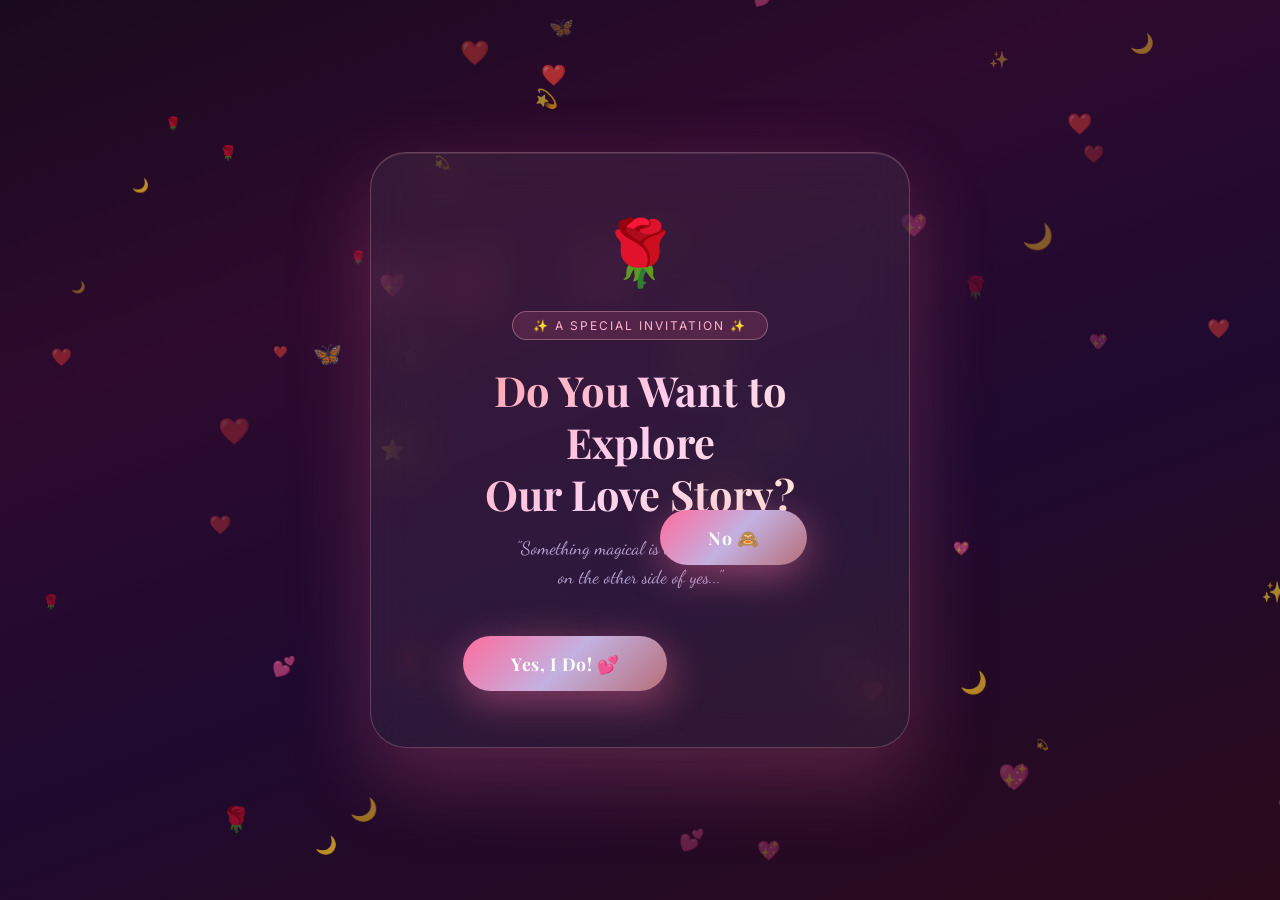
==== commit ae374888: "Fix production entry point and photos" ====
--- a/index.html
+++ b/index.html
@@ -2,288 +2,826 @@
 <html lang="en">
 <head>
   <meta charset="UTF-8" />
-  <meta name="viewport" content="width=device-width, initial-scale=1.0" />
-  <meta name="description" content="A breathtaking romantic love story website — a premium digital love album dedicated to someone truly special." />
-  <meta property="og:title" content="Our Beautiful Love Story ❤️" />
-  <meta property="og:description" content="Every picture holds a memory... Every memory reminds me why I love you." />
-  <title>Our Beautiful Love Story ❤️</title>
-
-  <!-- Google Fonts -->
-  <link href="https://fonts.googleapis.com/css2?family=Playfair+Display:ital,wght@0,400;0,700;1,400&family=Dancing+Script:wght@400;700&family=Cormorant+Garamond:ital,wght@0,300;0,400;1,300;1,400&family=Inter:wght@300;400;500&display=swap" rel="stylesheet" />
-
-  <!-- AOS -->
-  <link href="https://unpkg.com/aos@2.3.4/dist/aos.css" rel="stylesheet" />
-
-  <!-- Swiper CSS -->
-  <link rel="stylesheet" href="https://cdn.jsdelivr.net/npm/swiper@11/swiper-bundle.min.css" />
-
-  <!-- Font Awesome -->
-  <link rel="stylesheet" href="https://cdnjs.cloudflare.com/ajax/libs/font-awesome/6.5.0/css/all.min.css" />
-
-  <link rel="stylesheet" href="style.css" />
+  <meta name="viewport" content="width=device-width, initial-scale=1.0"/>
+  <title>Enter Our World ❤️</title>
+  <link href="https://fonts.googleapis.com/css2?family=Playfair+Display:ital,wght@0,400;0,700;1,400&family=Dancing+Script:wght@500;700&family=Inter:wght@300;400;500&display=swap" rel="stylesheet"/>
+  <style>
+    /* ── Reset ── */
+    *, *::before, *::after { margin:0; padding:0; box-sizing:border-box; }
+    html, body { width:100%; height:100%; overflow:hidden; }
+
+    body {
+      font-family: 'Inter', sans-serif;
+      background: linear-gradient(160deg, #1a0a1e 0%, #2d0a2e 30%, #1f0a2f 60%, #2a0a1a 100%);
+      display: flex;
+      align-items: center;
+      justify-content: center;
+      min-height: 100vh;
+      position: relative;
+    }
+
+    /* ── CANVAS particles ── */
+    #bg-canvas {
+      position: fixed;
+      inset: 0;
+      width: 100%;
+      height: 100%;
+      z-index: 0;
+      pointer-events: none;
+    }
+
+    /* ── FLOATING PETALS ── */
+    .petal {
+      position: fixed;
+      font-size: 1.2rem;
+      pointer-events: none;
+      z-index: 1;
+      animation: petalFall linear infinite;
+      opacity: 0;
+    }
+    @keyframes petalFall {
+      0%   { transform: translateY(-40px) rotate(0deg); opacity: 0; }
+      10%  { opacity: 0.8; }
+      90%  { opacity: 0.6; }
+      100% { transform: translateY(110vh) rotate(360deg); opacity: 0; }
+    }
+
+    /* ── SCREENS wrapper ── */
+    #screens {
+      position: relative;
+      z-index: 10;
+      width: 100%;
+      height: 100%;
+      display: flex;
+      align-items: center;
+      justify-content: center;
+    }
+
+    /* ── SHARED SCREEN BASE ── */
+    .screen {
+      position: absolute;
+      inset: 0;
+      display: flex;
+      align-items: center;
+      justify-content: center;
+      transition: opacity 0.8s ease, transform 0.8s ease;
+    }
+    .screen.hidden {
+      opacity: 0;
+      pointer-events: none;
+      transform: scale(0.95);
+    }
+    .screen.visible {
+      opacity: 1;
+      pointer-events: all;
+      transform: scale(1);
+    }
+
+    /* ════════════════════════════════
+       INTRO SCREEN
+       ════════════════════════════════ */
+    #intro-screen {
+      flex-direction: column;
+      text-align: center;
+      padding: 40px 20px;
+      gap: 0;
+    }
+
+    .intro-card {
+      background: rgba(255,255,255,0.06);
+      backdrop-filter: blur(24px);
+      -webkit-backdrop-filter: blur(24px);
+      border: 1px solid rgba(255,192,203,0.25);
+      border-radius: 36px;
+      padding: 60px 56px 56px;
+      max-width: 540px;
+      width: 90%;
+      box-shadow:
+        0 30px 80px rgba(255,107,157,0.25),
+        inset 0 1px 0 rgba(255,255,255,0.1);
+      animation: cardEntrance 1.2s cubic-bezier(0.34,1.56,0.64,1) both;
+    }
+    @keyframes cardEntrance {
+      from { opacity:0; transform: scale(0.8) translateY(40px); }
+      to   { opacity:1; transform: scale(1) translateY(0); }
+    }
+
+    .intro-emoji {
+      font-size: 4rem;
+      margin-bottom: 20px;
+      display: block;
+      animation: heartFloat 2s ease-in-out infinite;
+    }
+    @keyframes heartFloat {
+      0%,100% { transform: translateY(0) scale(1); }
+      50%      { transform: translateY(-10px) scale(1.08); }
+    }
+
+    .intro-badge {
+      display: inline-block;
+      background: rgba(255,107,157,0.15);
+      border: 1px solid rgba(255,192,203,0.35);
+      border-radius: 40px;
+      padding: 6px 20px;
+      font-size: 0.75rem;
+      color: #ffb3d0;
+      letter-spacing: 2px;
+      text-transform: uppercase;
+      margin-bottom: 24px;
+    }
+
+    .intro-title {
+      font-family: 'Playfair Display', serif;
+      font-size: clamp(1.8rem, 5vw, 2.6rem);
+      font-weight: 700;
+      color: #fff;
+      line-height: 1.25;
+      margin-bottom: 14px;
+      background: linear-gradient(135deg, #ff9a9e, #fecfef, #ffecd2);
+      -webkit-background-clip: text;
+      -webkit-text-fill-color: transparent;
+      background-clip: text;
+    }
+
+    .intro-sub {
+      font-family: 'Dancing Script', cursive;
+      font-size: 1.15rem;
+      color: #c3b1e1;
+      opacity: 0.9;
+      margin-bottom: 44px;
+      line-height: 1.6;
+    }
+
+    .intro-buttons {
+      display: flex;
+      gap: 20px;
+      justify-content: center;
+      align-items: center;
+      flex-wrap: wrap;
+      position: relative;
+    }
+
+    /* YES button */
+    .btn-yes {
+      position: relative;
+      background: linear-gradient(135deg, #ff6b9d 0%, #c3b1e1 50%, #b76e79 100%);
+      color: #fff;
+      border: none;
+      border-radius: 50px;
+      padding: 16px 48px;
+      font-size: 1.1rem;
+      font-family: 'Playfair Display', serif;
+      font-weight: 700;
+      cursor: pointer;
+      letter-spacing: 0.5px;
+      overflow: hidden;
+      box-shadow: 0 10px 40px rgba(255,107,157,0.45);
+      transition: transform 0.3s ease, box-shadow 0.3s ease;
+    }
+    .btn-yes:hover {
+      transform: translateY(-3px) scale(1.05);
+      box-shadow: 0 18px 55px rgba(255,107,157,0.65);
+    }
+    .btn-yes::after {
+      content: '';
+      position: absolute;
+      top: 0; left: -100%;
+      width: 100%; height: 100%;
+      background: linear-gradient(90deg, transparent, rgba(255,255,255,0.28), transparent);
+      animation: btnShimmer 2.5s linear infinite;
+    }
+    @keyframes btnShimmer { to { left: 100%; } }
+
+    /* NO button — looks like YES but runs away! */
+    .btn-no {
+      position: fixed;
+      z-index: 9999;
+      /* Same gradient as YES button */
+      background: linear-gradient(135deg, #ff6b9d 0%, #c3b1e1 50%, #b76e79 100%);
+      color: #fff;
+      border: none;
+      border-radius: 50px;
+      padding: 16px 48px;
+      font-size: 1.1rem;
+      font-family: 'Playfair Display', serif;
+      font-weight: 700;
+      cursor: not-allowed;
+      letter-spacing: 0.5px;
+      user-select: none;
+      overflow: hidden;
+      box-shadow: 0 10px 40px rgba(255, 107, 157, 0.45);
+      /* Gentle idle wiggle — looks nervous */
+      animation: noWiggle 2.8s ease-in-out infinite;
+      transition:
+        left 0.22s cubic-bezier(0.34, 1.56, 0.64, 1),
+        top  0.22s cubic-bezier(0.34, 1.56, 0.64, 1),
+        box-shadow 0.2s ease;
+    }
+
+    /* Same shimmer sweep as YES button */
+    .btn-no::after {
+      content: '';
+      position: absolute;
+      top: 0; left: -100%;
+      width: 100%; height: 100%;
+      background: linear-gradient(90deg, transparent, rgba(255,255,255,0.28), transparent);
+      animation: btnShimmer 2.5s linear infinite;
+      pointer-events: none;
+    }
+
+    /* Idle nervous wiggle */
+    @keyframes noWiggle {
+      0%,100% { transform: rotate(0deg)    translateY(0px);  }
+      15%      { transform: rotate(-2.5deg) translateY(-3px); }
+      30%      { transform: rotate(2.5deg)  translateY(0px);  }
+      45%      { transform: rotate(-1.8deg) translateY(-4px); }
+      60%      { transform: rotate(1.8deg)  translateY(0px);  }
+      80%      { transform: rotate(0deg)    translateY(-1px); }
+    }
+
+    /* When escaping — panic shake */
+    .btn-no.scared {
+      animation: noPanicRun 0.3s ease-in-out infinite;
+      box-shadow: 0 16px 55px rgba(255, 60, 100, 0.65);
+    }
+    @keyframes noPanicRun {
+      0%,100% { transform: rotate(-4deg) scale(0.95); }
+      50%      { transform: rotate(4deg)  scale(1.05); }
+    }
+
+    .btn-no.initialized { display: block; }
+
+
+
+    /* ════════════════════════════════
+       LOGIN SCREEN
+       ════════════════════════════════ */
+    #login-screen {
+      flex-direction: column;
+      align-items: center;
+      justify-content: center;
+    }
+
+    .login-card {
+      background: rgba(255,255,255,0.06);
+      backdrop-filter: blur(28px);
+      -webkit-backdrop-filter: blur(28px);
+      border: 1px solid rgba(255,192,203,0.25);
+      border-radius: 36px;
+      padding: 56px 52px 52px;
+      max-width: 460px;
+      width: 90%;
+      box-shadow:
+        0 30px 80px rgba(255,107,157,0.25),
+        inset 0 1px 0 rgba(255,255,255,0.1);
+      text-align: center;
+    }
+
+    .login-lock {
+      font-size: 3rem;
+      margin-bottom: 16px;
+      display: block;
+      animation: lockPulse 2s ease-in-out infinite;
+    }
+    @keyframes lockPulse {
+      0%,100% { transform: scale(1) rotate(0deg); filter: drop-shadow(0 0 8px rgba(255,107,157,0.4)); }
+      50%      { transform: scale(1.1) rotate(-5deg); filter: drop-shadow(0 0 20px rgba(255,107,157,0.8)); }
+    }
+
+    .login-title {
+      font-family: 'Playfair Display', serif;
+      font-size: 1.9rem;
+      font-weight: 700;
+      margin-bottom: 6px;
+      background: linear-gradient(135deg, #ff9a9e, #fecfef, #ffecd2);
+      -webkit-background-clip: text;
+      -webkit-text-fill-color: transparent;
+      background-clip: text;
+    }
+
+    .login-sub {
+      font-family: 'Dancing Script', cursive;
+      font-size: 1rem;
+      color: #c3b1e1;
+      opacity: 0.85;
+      margin-bottom: 36px;
+    }
+
+    /* Input group */
+    .input-group {
+      position: relative;
+      margin-bottom: 18px;
+      text-align: left;
+    }
+    .input-label {
+      display: block;
+      font-size: 0.72rem;
+      text-transform: uppercase;
+      letter-spacing: 2px;
+      color: #c3b1e1;
+      margin-bottom: 8px;
+      padding-left: 4px;
+    }
+    .input-wrap {
+      position: relative;
+    }
+    .input-icon {
+      position: absolute;
+      left: 16px;
+      top: 50%;
+      transform: translateY(-50%);
+      font-size: 1rem;
+      color: #ff6b9d;
+      pointer-events: none;
+    }
+    .input-field {
+      width: 100%;
+      background: rgba(255,255,255,0.07);
+      border: 1px solid rgba(255,192,203,0.25);
+      border-radius: 14px;
+      padding: 14px 16px 14px 44px;
+      font-size: 0.95rem;
+      font-family: 'Inter', sans-serif;
+      color: #fff;
+      outline: none;
+      transition: border-color 0.3s ease, box-shadow 0.3s ease, background 0.3s ease;
+      -webkit-text-fill-color: #fff;
+    }
+    .input-field::placeholder { color: rgba(195,177,225,0.45); }
+    .input-field:focus {
+      border-color: rgba(255,107,157,0.7);
+      box-shadow: 0 0 0 3px rgba(255,107,157,0.15);
+      background: rgba(255,255,255,0.1);
+    }
+
+    /* Show/hide password toggle */
+    .pw-toggle {
+      position: absolute;
+      right: 14px;
+      top: 50%;
+      transform: translateY(-50%);
+      background: none;
+      border: none;
+      color: #c3b1e1;
+      cursor: pointer;
+      font-size: 0.85rem;
+      padding: 4px;
+      transition: color 0.2s;
+    }
+    .pw-toggle:hover { color: #ff6b9d; }
+
+    /* Login button */
+    .btn-login {
+      width: 100%;
+      position: relative;
+      background: linear-gradient(135deg, #ff6b9d 0%, #c3b1e1 50%, #b76e79 100%);
+      color: #fff;
+      border: none;
+      border-radius: 14px;
+      padding: 16px;
+      font-size: 1.05rem;
+      font-family: 'Playfair Display', serif;
+      font-weight: 700;
+      cursor: pointer;
+      letter-spacing: 0.5px;
+      overflow: hidden;
+      box-shadow: 0 8px 30px rgba(255,107,157,0.4);
+      transition: transform 0.3s ease, box-shadow 0.3s ease;
+      margin-top: 8px;
+    }
+    .btn-login:hover {
+      transform: translateY(-2px);
+      box-shadow: 0 16px 45px rgba(255,107,157,0.6);
+    }
+    .btn-login::after {
+      content: '';
+      position: absolute;
+      top:0; left:-100%;
+      width:100%; height:100%;
+      background: linear-gradient(90deg, transparent, rgba(255,255,255,0.22), transparent);
+      animation: btnShimmer 2s linear infinite;
+    }
+
+    /* Error message */
+    .login-error {
+      display: none;
+      background: rgba(255,80,80,0.12);
+      border: 1px solid rgba(255,80,80,0.3);
+      border-radius: 10px;
+      padding: 10px 16px;
+      font-size: 0.82rem;
+      color: #ff8fa3;
+      margin-top: 14px;
+      text-align: center;
+      animation: shake 0.45s ease;
+    }
+    .login-error.show { display: block; }
+    @keyframes shake {
+      0%,100% { transform: translateX(0); }
+      20%      { transform: translateX(-8px); }
+      40%      { transform: translateX(8px); }
+      60%      { transform: translateX(-6px); }
+      80%      { transform: translateX(6px); }
+    }
+
+    /* Shake the card */
+    .login-card.shake { animation: cardShake 0.45s ease; }
+    @keyframes cardShake {
+      0%,100% { transform: translateX(0); }
+      20%      { transform: translateX(-10px); }
+      40%      { transform: translateX(10px); }
+      60%      { transform: translateX(-7px); }
+      80%      { transform: translateX(7px); }
+    }
+
+    /* Back button */
+    .btn-back {
+      margin-top: 24px;
+      background: none;
+      border: none;
+      color: #c3b1e1;
+      font-size: 0.82rem;
+      cursor: pointer;
+      display: flex;
+      align-items: center;
+      gap: 6px;
+      justify-content: center;
+      opacity: 0.7;
+      transition: opacity 0.2s;
+      font-family: 'Inter', sans-serif;
+    }
+    .btn-back:hover { opacity: 1; }
+
+    /* ── SUCCESS FLASH ── */
+    #success-flash {
+      position: fixed;
+      inset: 0;
+      background: linear-gradient(135deg, #ff6b9d, #c3b1e1, #b76e79);
+      z-index: 9999;
+      display: flex;
+      flex-direction: column;
+      align-items: center;
+      justify-content: center;
+      opacity: 0;
+      pointer-events: none;
+      transition: opacity 0.5s ease;
+    }
+    #success-flash.show { opacity: 1; pointer-events: all; }
+    .success-heart {
+      font-size: 6rem;
+      animation: heartBeat 0.8s ease-in-out infinite;
+      margin-bottom: 24px;
+    }
+    @keyframes heartBeat {
+      0%,100% { transform: scale(1); }
+      50%      { transform: scale(1.25); }
+    }
+    .success-text {
+      font-family: 'Playfair Display', serif;
+      font-size: 2rem;
+      color: #fff;
+      font-weight: 700;
+      text-shadow: 0 2px 20px rgba(0,0,0,0.2);
+    }
+    .success-sub {
+      font-family: 'Dancing Script', cursive;
+      font-size: 1.3rem;
+      color: rgba(255,255,255,0.85);
+      margin-top: 10px;
+    }
+
+    /* ── SPARKLE ── */
+    .sparkle {
+      position: fixed;
+      pointer-events: none;
+      z-index: 9998;
+      animation: sparklePop 0.7s ease-out forwards;
+      font-size: 1rem;
+    }
+    @keyframes sparklePop {
+      0%   { opacity:0; transform: scale(0) rotate(0deg); }
+      50%  { opacity:1; transform: scale(1.2) rotate(180deg); }
+      100% { opacity:0; transform: scale(0.5) rotate(360deg) translateY(-30px); }
+    }
+  </style>
 </head>
 <body>
 
-
-  <!-- ===== LOGOUT BUTTON ===== -->
-  <button id="logout-btn" class="logout-btn" onclick="handleLogout()" title="Logout">
-    <span class="logout-icon">🚪</span>
-    <span class="logout-label">Logout</span>
-  </button>
-
-  <!-- ===== FLOATING LOVE NOTES ===== -->
-  <div id="floating-notes-container"></div>
-
-  <!-- ===== MUSIC PLAYER ===== -->
-  <div id="music-player" class="music-player">
-    <div class="music-info">
-      <div class="music-icon">🎵</div>
-      <div class="music-details">
-        <div class="music-title" id="music-title">Romantic Melody 1</div>
-        <div class="music-sub">Love Songs</div>
+  <!-- BG Canvas -->
+  <canvas id="bg-canvas"></canvas>
+
+  <!-- Success flash overlay -->
+  <div id="success-flash">
+    <div class="success-heart">❤️</div>
+    <div class="success-text">Welcome, My Love</div>
+    <div class="success-sub">Opening our story just for you... 💕</div>
+  </div>
+
+  <!-- NO Button (fixed, escapes on hover) -->
+  <button class="btn-no" id="btn-no">No 🙈</button>
+
+  <!-- Screens -->
+  <div id="screens">
+
+    <!-- ── INTRO SCREEN ── -->
+    <div class="screen visible" id="intro-screen">
+      <div class="intro-card">
+        <span class="intro-emoji">🌹</span>
+        <div class="intro-badge">✨ A Special Invitation ✨</div>
+        <h1 class="intro-title">Do You Want to Explore<br/>Our Love Story?</h1>
+        <p class="intro-sub">"Something magical is waiting for you<br/>on the other side of yes..."</p>
+        <div class="intro-buttons">
+          <button class="btn-yes" id="btn-yes">Yes, I Do! 💕</button>
+          <!-- btn-no is fixed positioned, placed separately -->
+          <span style="min-width:130px; display:inline-block; height:52px;"></span>
+        </div>
       </div>
     </div>
-    <div class="music-controls">
-      <button id="prev-btn" class="ctrl-btn"><i class="fas fa-backward"></i></button>
-      <button id="play-btn" class="ctrl-btn play-main"><i class="fas fa-play" id="play-icon"></i></button>
-      <button id="next-btn" class="ctrl-btn"><i class="fas fa-forward"></i></button>
-    </div>
-    <div class="volume-wrap">
-      <i class="fas fa-volume-up vol-icon"></i>
-      <input type="range" id="volume-slider" min="0" max="1" step="0.01" value="0.5" />
-    </div>
-    <audio id="audio-player"></audio>
-  </div>
-
-  <!-- ===== HERO SECTION ===== -->
-  <section id="hero" class="hero-section">
-    <canvas id="hero-canvas"></canvas>
-    <div id="particles-js" class="particles-overlay"></div>
-    <div class="hero-clouds"></div>
-    <div class="hero-content">
-      <div class="hero-badge">✨ A Love Story Like No Other ✨</div>
-      <h1 class="hero-title">Our Beautiful<br/><span class="gradient-text">Love Story</span> ❤️</h1>
-      <p class="hero-subtitle">"Every picture holds a memory...<br/>Every memory reminds me why I love you."</p>
-      <div class="hero-stats">
-        <div class="stat-bubble">💕 Together Forever</div>
-        <div class="stat-bubble">🌹 Endlessly in Love</div>
-        <div class="stat-bubble">✨ You & Me</div>
-      </div>
-      <a href="#love-timer" class="hero-btn" id="begin-journey-btn">
-        Begin Our Journey ❤️
-        <span class="btn-glow"></span>
-      </a>
-    </div>
-    <div class="scroll-indicator">
-      <div class="scroll-mouse"><div class="scroll-wheel"></div></div>
-      <span>Scroll Down</span>
-    </div>
-  </section>
-
-  <!-- ===== LOVE TIMER ===== -->
-  <section id="love-timer" class="section timer-section" data-aos="fade-up">
-    <div class="section-badge">⏳ Our Time Together</div>
-    <h2 class="section-title">Every Second With You Is a Treasure</h2>
-    <p class="section-sub">Time flies when you're with the one you love most...</p>
-    <div class="timer-date-row">
-      <div class="timer-date-card" data-aos="zoom-in" data-aos-delay="100" style="max-width: 400px; padding: 24px 40px;">
-        <div class="tdc-icon">💍</div>
-        <div class="tdc-label">Proposal Accepted Date</div>
-        <div class="tdc-val" style="font-size: 1.5rem;">February 7, 2025</div>
+
+    <!-- ── LOGIN SCREEN ── -->
+    <div class="screen hidden" id="login-screen">
+      <div class="login-card" id="login-card">
+        <span class="login-lock">🔐</span>
+        <h2 class="login-title">Enter Our World</h2>
+        <p class="login-sub">Only you know the secret... 💖</p>
+
+        <div class="input-group">
+          <label class="input-label" for="username">Username</label>
+          <div class="input-wrap">
+            <span class="input-icon">👤</span>
+            <input
+              class="input-field"
+              type="text"
+              id="username"
+              placeholder="Enter your name..."
+              autocomplete="off"
+              spellcheck="false"
+            />
+          </div>
+        </div>
+
+        <div class="input-group">
+          <label class="input-label" for="password">Password</label>
+          <div class="input-wrap">
+            <span class="input-icon">🔑</span>
+            <input
+              class="input-field"
+              type="password"
+              id="password"
+              placeholder="Enter your secret..."
+              autocomplete="off"
+            />
+            <button class="pw-toggle" id="pw-toggle" type="button" title="Show/hide password">👁</button>
+          </div>
+        </div>
+
+        <button class="btn-login" id="btn-login">Open Our Story ❤️</button>
+
+        <div class="login-error" id="login-error">
+          ❌ Hmm, that doesn't seem right. Try again, my love...
+        </div>
+
+        <button class="btn-back" id="btn-back">
+          ← Go back
+        </button>
       </div>
     </div>
-    <div class="timer-display">
-      <div class="timer-unit" data-aos="zoom-in" data-aos-delay="100">
-        <div class="timer-num" id="t-years">0</div>
-        <div class="timer-label">Years</div>
-      </div>
-      <div class="timer-sep">❤️</div>
-      <div class="timer-unit" data-aos="zoom-in" data-aos-delay="150">
-        <div class="timer-num" id="t-months">0</div>
-        <div class="timer-label">Months</div>
-      </div>
-      <div class="timer-sep">❤️</div>
-      <div class="timer-unit" data-aos="zoom-in" data-aos-delay="200">
-        <div class="timer-num" id="t-days">0</div>
-        <div class="timer-label">Days</div>
-      </div>
-      <div class="timer-sep">❤️</div>
-      <div class="timer-unit" data-aos="zoom-in" data-aos-delay="250">
-        <div class="timer-num" id="t-hours">0</div>
-        <div class="timer-label">Hours</div>
-      </div>
-      <div class="timer-sep">❤️</div>
-      <div class="timer-unit" data-aos="zoom-in" data-aos-delay="300">
-        <div class="timer-num" id="t-minutes">0</div>
-        <div class="timer-label">Minutes</div>
-      </div>
-      <div class="timer-sep">❤️</div>
-      <div class="timer-unit" data-aos="zoom-in" data-aos-delay="350">
-        <div class="timer-num seconds-unit" id="t-seconds">0</div>
-        <div class="timer-label">Seconds</div>
-      </div>
-    </div>
-    <p class="timer-footer">...and every single second has been absolutely worth it 💕</p>
-  </section>
-
-  <!-- ===== PHOTO GALLERY — FLOATING PETAL STYLE ===== -->
-  <section id="gallery" class="gallery-section-full">
-    <div class="gallery-header" data-aos="fade-up">
-      <div class="section-badge">📸 Our Memories</div>
-      <h2 class="section-title">Our Beautiful Photo Album</h2>
-      <p class="section-sub">"Each photo is a chapter in our love story — a moment frozen in time, forever beautiful."</p>
-    </div>
-    <!-- Floating petal photos scene -->
-    <div class="floating-scene" id="floating-scene">
-      <div class="scene-bg-glow"></div>
-      <div id="petal-photos"></div>
-    </div>
-    <!-- Scroll hint -->
-    <div class="gallery-scroll-hint" data-aos="fade-up">
-      <span>✨ Click any photo to view the full memory ✨</span>
-    </div>
-  </section>
-
-  <!-- ===== LIGHTBOX ===== -->
-  <div id="lightbox" class="lightbox">
-    <div class="lightbox-overlay" id="lb-overlay"></div>
-    <div class="lightbox-container">
-      <button class="lb-close" id="lb-close">✕</button>
-      <button class="lb-nav lb-prev" id="lb-prev">❮</button>
-      <div class="lb-content">
-        <img id="lb-img" src="" alt="Memory" />
-        <div class="lb-info">
-          <div class="lb-title" id="lb-title"></div>
-          <div class="lb-desc" id="lb-desc"></div>
-        </div>
-      </div>
-      <button class="lb-nav lb-next" id="lb-next">❯</button>
-    </div>
+
   </div>
 
-  <!-- ===== LOVE LETTER ===== -->
-  <section id="love-letter" class="section letter-section" data-aos="fade-up">
-    <div class="section-badge">💌 From My Heart</div>
-    <h2 class="section-title">A Letter Written Just For You</h2>
-    <div class="letter-paper" data-aos="zoom-in">
-      <div class="letter-lines"></div>
-      <div class="letter-content">
-        <div class="letter-salutation">My Dearest Love,</div>
-        <div class="letter-body" id="letter-body">
-          <p>You entered my life unexpectedly, like the first ray of sunlight breaking through clouds I never knew were there. And from that moment, everything changed — the world became softer, kinder, and infinitely more beautiful because you were in it.</p>
-          <p>I don't count my blessings anymore, because you are all of them. Every single one. When I look at you, I see the answer to every prayer I never knew how to say, and the fulfillment of every dream I was afraid to dream.</p>
-          <p>Every smile of yours becomes my happiness. I find myself memorizing the way your eyes crinkle at the corners, the way your laugh fills a room and makes everything lighter. These are the details I carry with me everywhere — the small things that make you irreplaceable.</p>
-          <p>I promise to keep creating beautiful memories with you. To hold your hand through every sunrise and every storm. To be your safe harbor when the world feels too loud, and your greatest cheerleader when you need to be reminded how extraordinary you truly are.</p>
-          <p>You didn't just walk into my life — you became my life. You are my favorite chapter, my most cherished memory, and my greatest adventure all wrapped into one beautiful person.</p>
-          <p>I'll choose you in every lifetime. In every universe. In every version of every story — always, unapologetically, completely you.</p>
-          <p>There are not enough words in any language to describe what you mean to me. But know this: every beat of my heart is yours. Every dream I chase is richer because you're beside me. Every morning feels like a gift because you are part of it.</p>
-          <p>Thank you for your patience, your kindness, your love. Thank you for seeing me — truly seeing me — and choosing to stay. That is the greatest gift you could ever give me.</p>
-          <p>With all my love, now and always,</p>
-        </div>
-        <div class="letter-signature">Forever Yours ❤️</div>
-      </div>
-      <div class="letter-rose">🌹</div>
-    </div>
-  </section>
-
-  <!-- ===== 100 REASONS ===== -->
-  <section id="reasons" class="section reasons-section">
-    <div class="section-badge" data-aos="fade-up">❤️ Because of You</div>
-    <h2 class="section-title" data-aos="fade-up">100 Reasons Why I Love You</h2>
-    <p class="section-sub" data-aos="fade-up">Flip each card to discover a reason that makes you absolutely irreplaceable.</p>
-    <div class="reasons-grid" id="reasons-grid"></div>
-  </section>
-
-  <!-- ===== QUOTES CAROUSEL ===== -->
-  <section id="quotes" class="section quotes-section" data-aos="fade-up">
-    <div class="section-badge">💬 Words of Love</div>
-    <h2 class="section-title">Romantic Whispers</h2>
-    <div class="quotes-carousel">
-      <div class="quote-display">
-        <div class="quote-icon">❝</div>
-        <div class="quote-text" id="quote-text"></div>
-        <div class="quote-author" id="quote-author"></div>
-      </div>
-      <div class="quote-dots" id="quote-dots"></div>
-    </div>
-  </section>
-
-  <!-- ===== INTERACTIVE HEART ===== -->
-  <section id="heart-section" class="section heart-section" data-aos="zoom-in">
-    <div class="section-badge">💖 Click With Love</div>
-    <h2 class="section-title">Our Heart</h2>
-    <p class="section-sub">Click the heart and feel the magic...</p>
-    <div class="heart-container">
-      <div class="giant-heart" id="giant-heart">
-        <div class="heart-inner">❤️</div>
-        <div class="heart-pulse"></div>
-      </div>
-      <div class="heart-message" id="heart-message"></div>
-    </div>
-  </section>
-
-  <!-- ===== SURPRISE BUTTON ===== -->
-  <section id="surprise-section" class="section surprise-section" data-aos="fade-up">
-    <div class="section-badge">🎁 Something Special</div>
-    <h2 class="section-title">A Surprise Just For You</h2>
-    <p class="section-sub">Every click is a little reminder of how much you mean to me...</p>
-    <button class="surprise-btn" id="surprise-btn">
-      <span class="surprise-btn-text">Click for a Surprise ❤️</span>
-      <span class="surprise-glow"></span>
-    </button>
-  </section>
-
-  <!-- Surprise Modal -->
-  <div id="surprise-modal" class="surprise-modal">
-    <div class="sm-overlay" id="sm-overlay"></div>
-    <div class="sm-content">
-      <div class="sm-roses">🌹🌸🌹🌸🌹</div>
-      <div class="sm-heart">💖</div>
-      <h2 class="sm-title">You Are My Everything</h2>
-      <p class="sm-message">"Thank you for making my life more beautiful than I ever imagined. I love you more every single day. You are not just my girlfriend — you are my home, my peace, my greatest joy. Every day with you is a gift I will forever cherish."</p>
-      <div class="sm-footer">💕 I Love You To The Moon And Back 💕</div>
-      <button class="sm-close" id="sm-close">Close ❤️</button>
-    </div>
-  </div>
-
-  <!-- ===== FUTURE DREAMS ===== -->
-  <section id="dreams" class="section dreams-section">
-    <div class="section-badge" data-aos="fade-up">🌅 Our Tomorrow</div>
-    <h2 class="section-title" data-aos="fade-up">Our Future Dreams</h2>
-    <p class="section-sub" data-aos="fade-up">Everything I dream of, I dream of with you beside me...</p>
-    <div class="dreams-grid" id="dreams-grid"></div>
-  </section>
-
-  <!-- ===== LOVE STATISTICS ===== -->
-  <section id="stats" class="section stats-section" data-aos="fade-up">
-    <div class="section-badge">📊 Our Love in Numbers</div>
-    <h2 class="section-title">Love Statistics</h2>
-    <div class="stats-grid" id="stats-grid"></div>
-  </section>
-
-  <!-- ===== FOOTER ===== -->
-  <footer id="footer" class="footer-section">
-    <div id="footer-canvas-wrap">
-      <canvas id="footer-canvas"></canvas>
-    </div>
-    <div class="footer-content" data-aos="fade-up">
-      <div class="footer-moon">🌙</div>
-      <div class="footer-stars-row">✨ ⭐ 🌟 ✨ ⭐ 🌟 ✨</div>
-      <div class="footer-fireflies" id="footer-fireflies"></div>
-      <p class="footer-quote">"Every picture tells our story... and every story reminds me<br/>that loving you is the best thing I've ever done."</p>
-      <div class="footer-divider">🌹 ❤️ 🌹</div>
-      <div class="footer-forever">Forever Yours ❤️</div>
-      <div class="footer-credits">Made with endless love, just for you 💕</div>
-    </div>
-  </footer>
-
-  <!-- ===== SCRIPTS ===== -->
-  <script src="https://cdnjs.cloudflare.com/ajax/libs/gsap/3.12.5/gsap.min.js"></script>
-  <script src="https://cdnjs.cloudflare.com/ajax/libs/gsap/3.12.5/ScrollTrigger.min.js"></script>
-  <script src="https://unpkg.com/aos@2.3.4/dist/aos.js"></script>
-  <script src="https://cdn.jsdelivr.net/npm/swiper@11/swiper-bundle.min.js"></script>
-  <script src="https://cdn.jsdelivr.net/npm/canvas-confetti@1.9.2/dist/confetti.browser.min.js"></script>
-  <script src="https://cdn.jsdelivr.net/npm/particles.js@2.0.0/particles.min.js"></script>
-  <script src="app.js"></script>
+  <script>
+    /* ═══════════════════════════════════════
+       BG CANVAS — Hearts + Stars + Petals
+    ═══════════════════════════════════════ */
+    const canvas = document.getElementById('bg-canvas');
+    const ctx = canvas.getContext('2d');
+    let W, H, particles = [];
+
+    const SYMBOLS = ['❤️','💕','✨','🌹','💫','⭐','🌸','💖','🦋','🌙'];
+
+    class Particle {
+      constructor() { this.reset(true); }
+      reset(init) {
+        this.x = Math.random() * W;
+        this.y = init ? Math.random() * H : H + 20;
+        this.size = 10 + Math.random() * 16;
+        this.speed = 0.35 + Math.random() * 0.8;
+        this.symbol = SYMBOLS[Math.floor(Math.random() * SYMBOLS.length)];
+        this.opacity = 0.25 + Math.random() * 0.45;
+        this.wobble = Math.random() * Math.PI * 2;
+        this.wobbleSpeed = 0.015 + Math.random() * 0.025;
+      }
+      update() {
+        this.y -= this.speed;
+        this.wobble += this.wobbleSpeed;
+        this.x += Math.sin(this.wobble) * 0.5;
+        if (this.y < -30) this.reset(false);
+      }
+      draw() {
+        ctx.save();
+        ctx.globalAlpha = this.opacity;
+        ctx.font = `${this.size}px serif`;
+        ctx.fillText(this.symbol, this.x, this.y);
+        ctx.restore();
+      }
+    }
+
+    function resize() {
+      W = canvas.width = window.innerWidth;
+      H = canvas.height = window.innerHeight;
+    }
+    window.addEventListener('resize', resize);
+    resize();
+
+    for (let i = 0; i < 55; i++) particles.push(new Particle());
+
+    function animBG() {
+      ctx.clearRect(0, 0, W, H);
+      particles.forEach(p => { p.update(); p.draw(); });
+      requestAnimationFrame(animBG);
+    }
+    animBG();
+
+    /* ═══════════════════════════════════════
+       NO BUTTON — Runs Away on Hover
+    ═══════════════════════════════════════ */
+    const btnNo = document.getElementById('btn-no');
+    const btnNoW = 130, btnNoH = 52;
+
+    function randomPos() {
+      const margin = 20;
+      const maxX = window.innerWidth  - btnNoW  - margin;
+      const maxY = window.innerHeight - btnNoH - margin;
+      return {
+        x: margin + Math.random() * maxX,
+        y: margin + Math.random() * maxY
+      };
+    }
+
+    // Initial position — bottom-center area near the intro card buttons
+    function initNoBtn() {
+      btnNo.style.transition = 'left 0.25s ease, top 0.25s ease';
+      const iw = window.innerWidth;
+      const ih = window.innerHeight;
+      // Put it visually near where the YES button would be
+      btnNo.style.left = (iw / 2 + 20) + 'px';
+      btnNo.style.top  = (ih / 2 + 60) + 'px';
+      btnNo.classList.add('initialized');
+    }
+    initNoBtn();
+    window.addEventListener('resize', initNoBtn);
+
+    let lastNoPos = null;
+    btnNo.addEventListener('mouseenter', () => {
+      let pos;
+      let tries = 0;
+      do {
+        pos = randomPos();
+        tries++;
+      } while (
+        tries < 20 &&
+        lastNoPos &&
+        Math.abs(pos.x - lastNoPos.x) < 120 &&
+        Math.abs(pos.y - lastNoPos.y) < 60
+      );
+      lastNoPos = pos;
+
+      // Panic! Add scared class & change emoji
+      btnNo.classList.add('scared');
+      btnNo.textContent = 'No 😱';
+
+      btnNo.style.left = pos.x + 'px';
+      btnNo.style.top  = pos.y + 'px';
+
+      // Calm down after escaping
+      setTimeout(() => {
+        btnNo.classList.remove('scared');
+        btnNo.textContent = 'No 🙈';
+      }, 700);
+    });
+
+    // If somehow clicked (shouldn't happen) — do nothing
+    btnNo.addEventListener('click', e => { e.preventDefault(); });
+
+    /* ═══════════════════════════════════════
+       SCREEN TRANSITIONS
+    ═══════════════════════════════════════ */
+    const introScreen = document.getElementById('intro-screen');
+    const loginScreen = document.getElementById('login-screen');
+
+    function showLogin() {
+      introScreen.classList.remove('visible');
+      introScreen.classList.add('hidden');
+      btnNo.style.display = 'none'; // hide NO button on login screen
+      setTimeout(() => {
+        loginScreen.classList.remove('hidden');
+        loginScreen.classList.add('visible');
+        document.getElementById('username').focus();
+      }, 400);
+    }
+
+    function showIntro() {
+      loginScreen.classList.remove('visible');
+      loginScreen.classList.add('hidden');
+      setTimeout(() => {
+        introScreen.classList.remove('hidden');
+        introScreen.classList.add('visible');
+        btnNo.style.display = '';
+        initNoBtn();
+      }, 400);
+    }
+
+    document.getElementById('btn-yes').addEventListener('click', showLogin);
+    document.getElementById('btn-back').addEventListener('click', showIntro);
+
+    /* ═══════════════════════════════════════
+       PASSWORD TOGGLE
+    ═══════════════════════════════════════ */
+    const pwField  = document.getElementById('password');
+    const pwToggle = document.getElementById('pw-toggle');
+    pwToggle.addEventListener('click', () => {
+      const show = pwField.type === 'password';
+      pwField.type = show ? 'text' : 'password';
+      pwToggle.textContent = show ? '🙈' : '👁';
+    });
+
+    /* ═══════════════════════════════════════
+       LOGIN LOGIC
+    ═══════════════════════════════════════ */
+    const CORRECT_USER = 'AmruTHA';
+    const CORRECT_PASS = '202507';
+
+    const loginCard  = document.getElementById('login-card');
+    const loginError = document.getElementById('login-error');
+    const successFlash = document.getElementById('success-flash');
+
+    function attemptLogin() {
+      const user = document.getElementById('username').value.trim();
+      const pass = document.getElementById('password').value.trim();
+
+      if (user === CORRECT_USER && pass === CORRECT_PASS) {
+        // ── SUCCESS ──
+        loginError.classList.remove('show');
+        burstSparkles();
+        successFlash.classList.add('show');
+        setTimeout(() => {
+          window.location.href = 'main.html';
+        }, 2200);
+      } else {
+        // ── WRONG ──
+        loginError.classList.add('show');
+        loginCard.classList.remove('shake');
+        void loginCard.offsetWidth; // reflow to restart animation
+        loginCard.classList.add('shake');
+        setTimeout(() => loginError.classList.remove('show'), 3500);
+      }
+    }
+
+    document.getElementById('btn-login').addEventListener('click', attemptLogin);
+    document.getElementById('password').addEventListener('keydown', e => {
+      if (e.key === 'Enter') attemptLogin();
+    });
+    document.getElementById('username').addEventListener('keydown', e => {
+      if (e.key === 'Enter') document.getElementById('password').focus();
+    });
+
+    /* ═══════════════════════════════════════
+       SPARKLE BURST on success
+    ═══════════════════════════════════════ */
+    function burstSparkles() {
+      const symbols = ['❤️','💕','✨','🌹','💖','🦋','⭐'];
+      for (let i = 0; i < 30; i++) {
+        setTimeout(() => {
+          const el = document.createElement('div');
+          el.className = 'sparkle';
+          el.textContent = symbols[Math.floor(Math.random() * symbols.length)];
+          el.style.left = (10 + Math.random() * 80) + 'vw';
+          el.style.top  = (10 + Math.random() * 80) + 'vh';
+          el.style.animationDelay = (Math.random() * 0.4) + 's';
+          document.body.appendChild(el);
+          setTimeout(() => el.remove(), 1200);
+        }, i * 40);
+      }
+    }
+
+    /* ═══════════════════════════════════════
+       MOUSE SPARKLE TRAIL
+    ═══════════════════════════════════════ */
+    let lastTrail = 0;
+    document.addEventListener('mousemove', e => {
+      const now = Date.now();
+      if (now - lastTrail < 80) return;
+      lastTrail = now;
+      if (Math.random() > 0.6) return;
+      const el = document.createElement('div');
+      el.className = 'sparkle';
+      el.textContent = Math.random() > 0.5 ? '✨' : '💕';
+      el.style.left = e.clientX + 'px';
+      el.style.top  = e.clientY + 'px';
+      el.style.fontSize = '0.8rem';
+      document.body.appendChild(el);
+      setTimeout(() => el.remove(), 700);
+    });
+  </script>
 </body>
 </html>
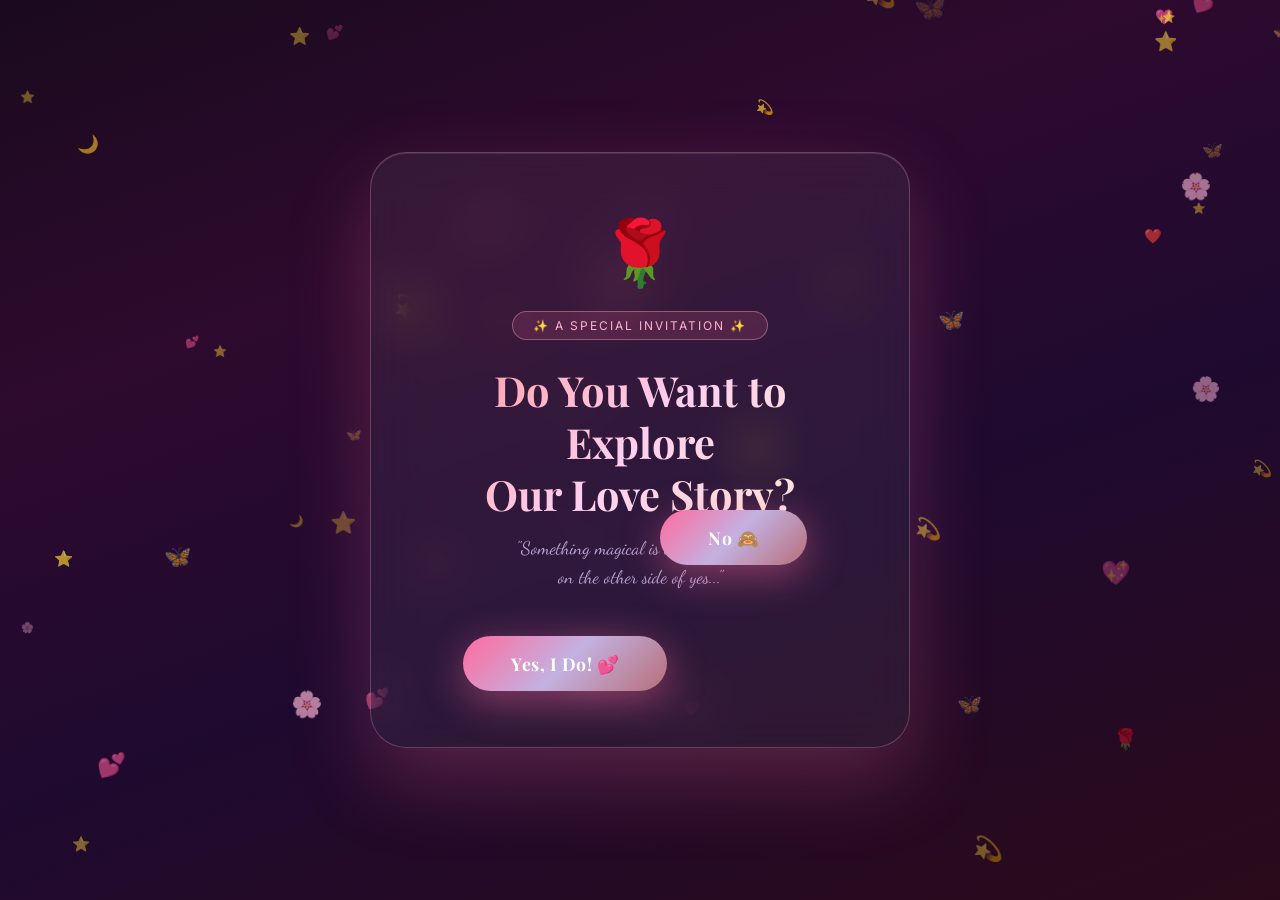
==== commit 691db667: "Enhance mobile responsiveness across all pages" ====
--- a/index.html
+++ b/index.html
@@ -502,6 +502,22 @@
       0%   { opacity:0; transform: scale(0) rotate(0deg); }
       50%  { opacity:1; transform: scale(1.2) rotate(180deg); }
       100% { opacity:0; transform: scale(0.5) rotate(360deg) translateY(-30px); }
+    }
+    /* ════════════════════════════════
+       MOBILE RESPONSIVENESS
+       ════════════════════════════════ */
+    @media (max-width: 768px) {
+      .intro-title { font-size: 2rem; }
+      .intro-sub { font-size: 1rem; }
+      .intro-card, .login-card { padding: 30px 20px; width: 90%; }
+      .intro-buttons { flex-direction: column; gap: 20px; }
+      
+      /* Make the NO button relative so it doesn't break layout before it's hovered */
+      .btn-yes, .btn-no { width: 100%; text-align: center; }
+      .btn-no { position: relative; padding: 16px 20px; }
+      
+      /* When JS gives it fixed coordinates, it will still escape! */
+      .btn-no[style*="left"] { position: fixed; width: auto; }
     }
   </style>
 </head>
